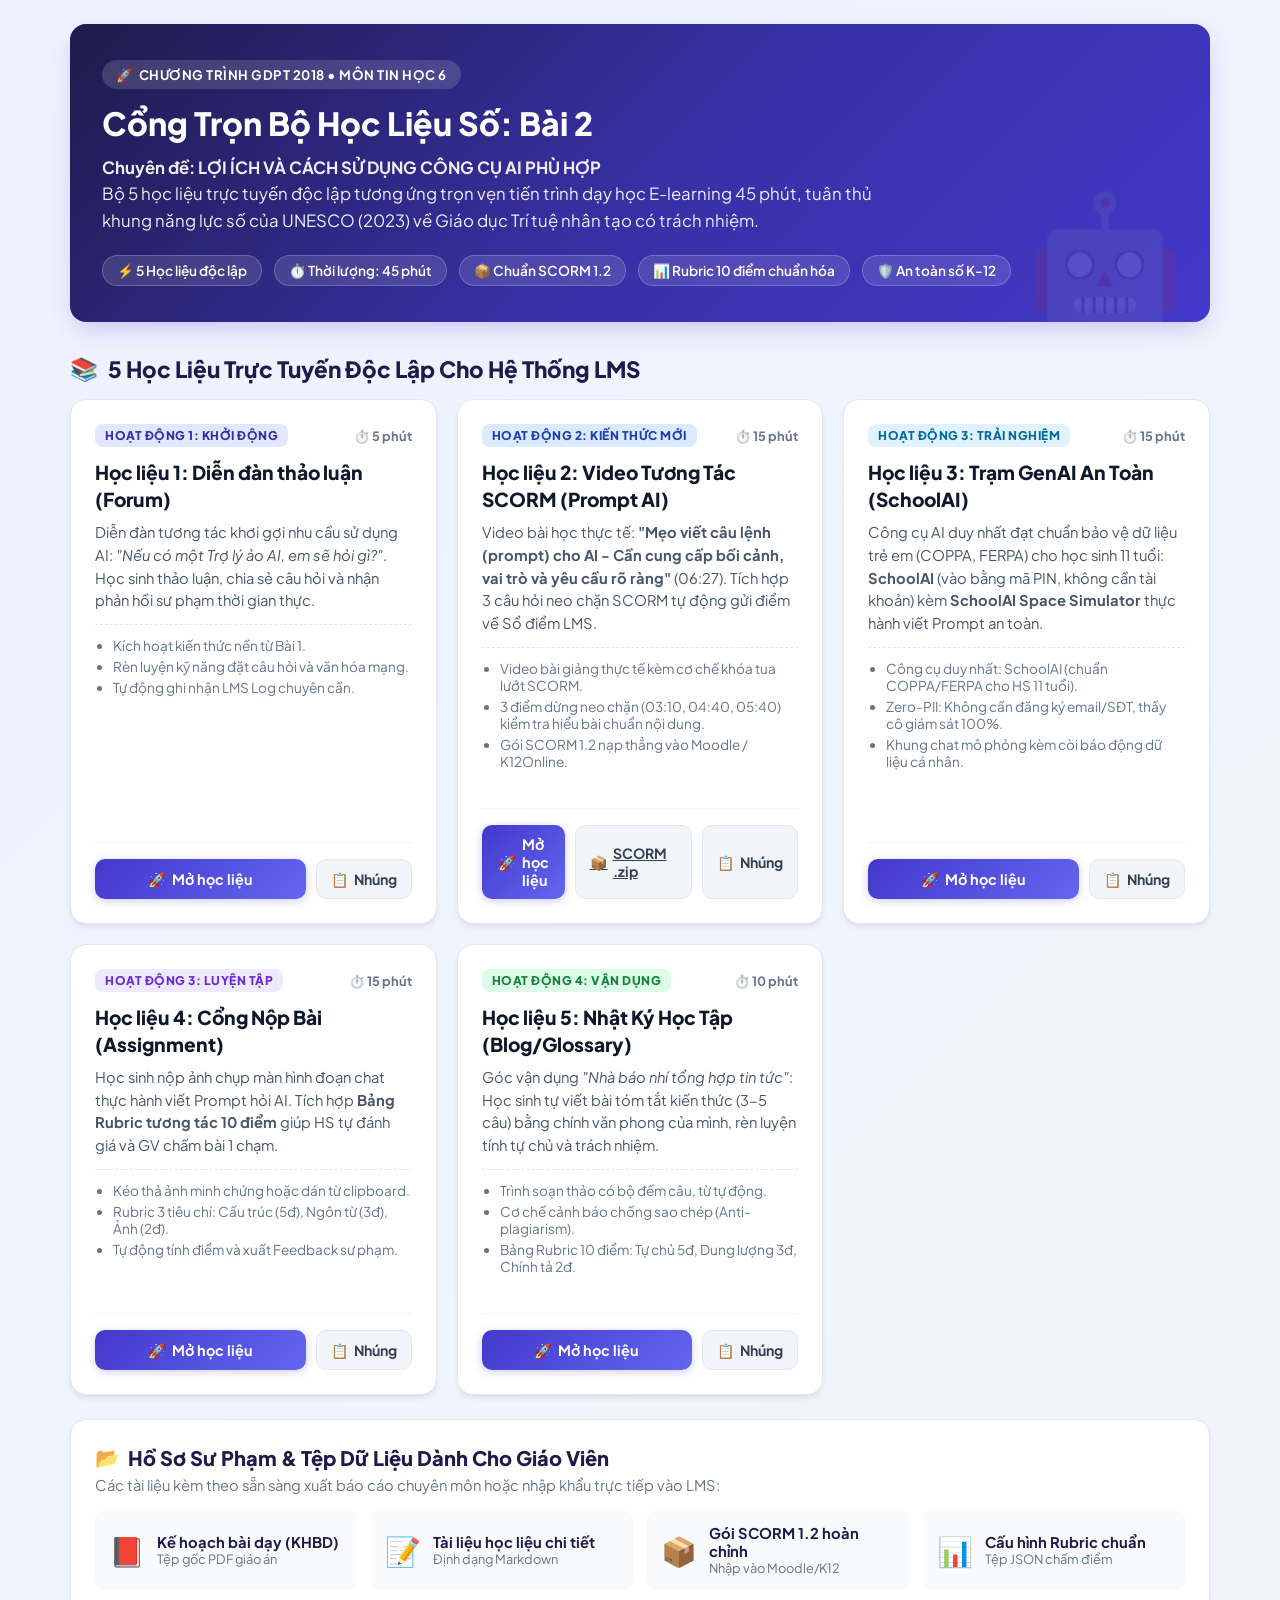
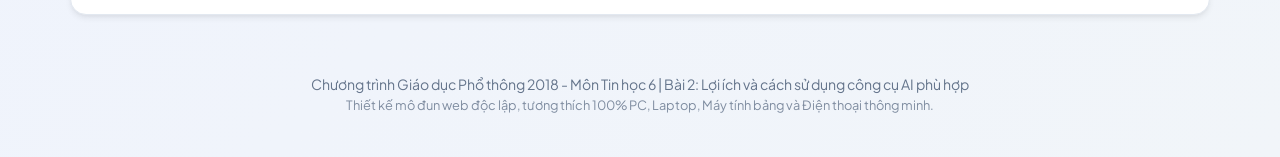
==== index.html @ a913df1d "feat(hoc-lieu-3): select SchoolAI as the sole safe AI tool for 11yo students with strict policy comp" ====
<!DOCTYPE html>
<html lang="vi">

<head>
  <meta charset="UTF-8">
  <meta name="viewport" content="width=device-width, initial-scale=1.0">
  <title>Cổng Trọn Bộ Học Liệu Tin Học 6: Bài 2 (E-Learning LMS)</title>
  <link rel="preconnect" href="https://fonts.googleapis.com">
  <link rel="preconnect" href="https://fonts.gstatic.com" crossorigin>
  <link href="https://fonts.googleapis.com/css2?family=Plus+Jakarta+Sans:wght@400;500;600;700;800;900&display=swap"
    rel="stylesheet">
  <style>
    :root {
      --primary: #4338ca;
      --primary-light: #6366f1;
      --primary-dark: #312e81;
      --accent: #0ea5e9;
      --bg: #f8fafc;
      --card: #ffffff;
      --text: #0f172a;
      --text-muted: #64748b;
      --radius: 16px;
      --shadow: 0 4px 6px -1px rgba(0, 0, 0, 0.07), 0 2px 4px -2px rgba(0, 0, 0, 0.05);
      --shadow-lg: 0 10px 25px -5px rgba(67, 56, 202, 0.25);
    }

    * {
      box-sizing: border-box;
      margin: 0;
      padding: 0;
      font-family: 'Plus Jakarta Sans', sans-serif;
      -webkit-tap-highlight-color: transparent;
    }

    body {
      background: linear-gradient(135deg, #eef2ff 0%, #f1f5f9 100%);
      color: var(--text);
      padding: 24px 16px;
      min-height: 100vh;
    }

    .container {
      max-width: 1140px;
      margin: 0 auto;
    }

    /* Header */
    header {
      background: linear-gradient(135deg, #1e1b4b 0%, #3730a3 50%, #4338ca 100%);
      color: white;
      padding: 36px 32px;
      border-radius: var(--radius);
      box-shadow: var(--shadow-lg);
      margin-bottom: 28px;
      position: relative;
      overflow: hidden;
    }

    header::after {
      content: "🤖";
      position: absolute;
      right: 25px;
      bottom: -15px;
      font-size: 8rem;
      opacity: 0.12;
      pointer-events: none;
    }

    .tag {
      display: inline-flex;
      align-items: center;
      gap: 6px;
      background: rgba(255, 255, 255, 0.15);
      backdrop-filter: blur(4px);
      padding: 6px 14px;
      border-radius: 20px;
      font-size: 0.82rem;
      font-weight: 700;
      letter-spacing: 0.5px;
      text-transform: uppercase;
      margin-bottom: 14px;
    }

    h1 {
      font-size: 2rem;
      font-weight: 800;
      margin-bottom: 10px;
      line-height: 1.3;
    }

    .subtitle {
      font-size: 1.05rem;
      opacity: 0.92;
      max-width: 780px;
      line-height: 1.6;
    }

    /* Badges Bar */
    .badges-bar {
      display: flex;
      flex-wrap: wrap;
      gap: 12px;
      margin-top: 20px;
    }

    .badge-item {
      background: rgba(255, 255, 255, 0.12);
      border: 1px solid rgba(255, 255, 255, 0.2);
      padding: 6px 14px;
      border-radius: 20px;
      font-size: 0.85rem;
      font-weight: 600;
    }

    /* Section Grid */
    .section-title {
      font-size: 1.4rem;
      font-weight: 800;
      color: #1e1b4b;
      margin: 32px 0 16px;
      display: flex;
      align-items: center;
      gap: 10px;
    }

    .cards-grid {
      display: grid;
      grid-template-columns: repeat(auto-fit, minmax(320px, 1fr));
      gap: 20px;
    }

    .card {
      background: var(--card);
      border-radius: var(--radius);
      padding: 24px;
      box-shadow: var(--shadow);
      border: 1px solid #e2e8f0;
      display: flex;
      flex-direction: column;
      justify-content: space-between;
      transition: all 0.25s ease;
      position: relative;
    }

    .card:hover {
      transform: translateY(-4px);
      box-shadow: 0 12px 24px -6px rgba(0, 0, 0, 0.1);
      border-color: #cbd5e1;
    }

    .card-top {
      margin-bottom: 16px;
    }

    .card-meta {
      display: flex;
      justify-content: space-between;
      align-items: center;
      margin-bottom: 12px;
    }

    .activity-badge {
      font-size: 0.75rem;
      font-weight: 800;
      padding: 4px 10px;
      border-radius: 8px;
      text-transform: uppercase;
      letter-spacing: 0.5px;
    }

    .badge-act1 {
      background: #e0e7ff;
      color: #3730a3;
    }

    .badge-act2 {
      background: #dbeafe;
      color: #1e40af;
    }

    .badge-act3 {
      background: #e0f2fe;
      color: #0369a1;
    }

    .badge-act4 {
      background: #ede9fe;
      color: #6d28d9;
    }

    .badge-act5 {
      background: #dcfce7;
      color: #15803d;
    }

    .time-badge {
      font-size: 0.8rem;
      font-weight: 700;
      color: #64748b;
      display: flex;
      align-items: center;
      gap: 4px;
    }

    .card-title {
      font-size: 1.2rem;
      font-weight: 800;
      color: #0f172a;
      line-height: 1.4;
      margin-bottom: 8px;
    }

    .card-desc {
      font-size: 0.92rem;
      color: #475569;
      line-height: 1.55;
    }

    .objective-list {
      margin-top: 12px;
      padding-top: 12px;
      border-top: 1px dashed #e2e8f0;
      font-size: 0.85rem;
      color: #64748b;
    }

    .objective-list li {
      margin-left: 18px;
      margin-bottom: 4px;
    }

    .card-actions {
      display: flex;
      gap: 10px;
      margin-top: 18px;
      padding-top: 16px;
      border-top: 1px solid #f1f5f9;
    }

    .btn-launch {
      flex: 1;
      background: linear-gradient(135deg, var(--primary), var(--primary-light));
      color: white;
      text-decoration: none;
      padding: 10px 16px;
      border-radius: 10px;
      font-weight: 700;
      font-size: 0.9rem;
      display: inline-flex;
      align-items: center;
      justify-content: center;
      gap: 6px;
      transition: all 0.2s;
      box-shadow: 0 2px 8px rgba(67, 56, 202, 0.25);
    }

    .btn-launch:hover {
      background: var(--primary-dark);
      transform: translateY(-1px);
    }

    .btn-secondary {
      background: #f1f5f9;
      color: #334155;
      border: 1px solid #e2e8f0;
      padding: 10px 14px;
      border-radius: 10px;
      font-weight: 700;
      font-size: 0.88rem;
      cursor: pointer;
      display: inline-flex;
      align-items: center;
      gap: 5px;
      transition: all 0.2s;
    }

    .btn-secondary:hover {
      background: #e2e8f0;
      color: #0f172a;
    }

    /* Teacher Resource Card */
    .resource-card {
      background: white;
      border-radius: var(--radius);
      padding: 24px;
      box-shadow: var(--shadow);
      border: 1px solid #e2e8f0;
      margin-top: 24px;
    }

    .resource-grid {
      display: grid;
      grid-template-columns: repeat(auto-fit, minmax(220px, 1fr));
      gap: 14px;
      margin-top: 16px;
    }

    .resource-item {
      border: 1px solid var(--border);
      border-radius: 10px;
      padding: 14px;
      background: #f8fafc;
      display: flex;
      align-items: center;
      gap: 12px;
      text-decoration: none;
      color: var(--text);
      transition: all 0.2s;
    }

    .resource-item:hover {
      background: #eef2ff;
      border-color: #c7d2fe;
      transform: translateY(-2px);
    }

    .resource-icon {
      font-size: 1.8rem;
    }

    .resource-name {
      font-weight: 700;
      font-size: 0.92rem;
      color: #1e1b4b;
    }

    .resource-type {
      font-size: 0.8rem;
      color: var(--text-muted);
    }

    /* Modal for Iframe Embed */
    .modal-overlay {
      display: none;
      position: fixed;
      top: 0;
      left: 0;
      width: 100%;
      height: 100%;
      background: rgba(15, 23, 42, 0.7);
      backdrop-filter: blur(4px);
      z-index: 100;
      align-items: center;
      justify-content: center;
      padding: 16px;
    }

    .modal-card {
      background: white;
      border-radius: 16px;
      max-width: 620px;
      width: 100%;
      padding: 26px;
      box-shadow: var(--shadow-lg);
    }

    .modal-header {
      display: flex;
      justify-content: space-between;
      align-items: center;
      margin-bottom: 14px;
    }

    .modal-title {
      font-size: 1.2rem;
      font-weight: 800;
      color: #1e1b4b;
    }

    .btn-close {
      background: none;
      border: none;
      font-size: 1.4rem;
      cursor: pointer;
      color: var(--text-muted);
    }

    .code-box {
      background: #0f172a;
      color: #f8fafc;
      padding: 14px;
      border-radius: 8px;
      font-family: monospace;
      font-size: 0.88rem;
      word-break: break-all;
      margin: 14px 0;
    }

    /* Footer */
    footer {
      text-align: center;
      margin-top: 40px;
      padding: 20px 0;
      color: var(--text-muted);
      font-size: 0.88rem;
    }
  </style>
</head>

<body>

  <div class="container">
    <!-- Header -->
    <header>
      <div class="tag">
        <span>🚀</span> CHƯƠNG TRÌNH GDPT 2018 • MÔN TIN HỌC 6
      </div>
      <h1>Cổng Trọn Bộ Học Liệu Số: Bài 2</h1>
      <p class="subtitle">
        <strong>Chuyên đề: LỢI ÍCH VÀ CÁCH SỬ DỤNG CÔNG CỤ AI PHÙ HỢP</strong><br>
        Bộ 5 học liệu trực tuyến độc lập tương ứng trọn vẹn tiến trình dạy học E-learning 45 phút,
        tuân thủ khung năng lực số của UNESCO (2023) về Giáo dục Trí tuệ nhân tạo có trách nhiệm.
      </p>

      <div class="badges-bar">
        <div class="badge-item">⚡ 5 Học liệu độc lập</div>
        <div class="badge-item">⏱️ Thời lượng: 45 phút</div>
        <div class="badge-item">📦 Chuẩn SCORM 1.2</div>
        <div class="badge-item">📊 Rubric 10 điểm chuẩn hóa</div>
        <div class="badge-item">🛡️ An toàn số K-12</div>
      </div>
    </header>

    <!-- 5 Independent Learning Materials -->
    <div class="section-title">
      <span>📚</span> 5 Học Liệu Trực Tuyến Độc Lập Cho Hệ Thống LMS
    </div>

    <div class="cards-grid">
      <!-- Card 1 -->
      <div class="card">
        <div class="card-top">
          <div class="card-meta">
            <span class="activity-badge badge-act1">Hoạt động 1: Khởi động</span>
            <span class="time-badge">⏱️ 5 phút</span>
          </div>
          <div class="card-title">Học liệu 1: Diễn đàn thảo luận (Forum)</div>
          <p class="card-desc">
            Diễn đàn tương tác khơi gợi nhu cầu sử dụng AI: <em>"Nếu có một Trợ lý ảo AI, em sẽ hỏi gì?"</em>. Học sinh
            thảo luận, chia sẻ câu hỏi và nhận phản hồi sư phạm thời gian thực.
          </p>
          <ul class="objective-list">
            <li>Kích hoạt kiến thức nền từ Bài 1.</li>
            <li>Rèn luyện kỹ năng đặt câu hỏi và văn hóa mạng.</li>
            <li>Tự động ghi nhận LMS Log chuyên cần.</li>
          </ul>
        </div>
        <div class="card-actions">
          <a href="hoc_lieu_1_dien_dan_khoi_dong.html" class="btn-launch" target="_blank">
            <span>🚀</span> Mở học liệu
          </a>
          <button class="btn-secondary" onclick="openEmbedModal('hoc_lieu_1_dien_dan_khoi_dong.html')">
            <span>📋</span> Nhúng
          </button>
        </div>
      </div>

      <!-- Card 2 -->
      <div class="card">
        <div class="card-top">
          <div class="card-meta">
            <span class="activity-badge badge-act2">Hoạt động 2: Kiến thức mới</span>
            <span class="time-badge">⏱️ 15 phút</span>
          </div>
          <div class="card-title">Học liệu 2: Video Tương Tác SCORM (Prompt AI)</div>
          <p class="card-desc">
            Video bài học thực tế: <strong>"Mẹo viết câu lệnh (prompt) cho AI - Cần cung cấp bối cảnh, vai trò và yêu
              cầu rõ ràng"</strong> (06:27). Tích hợp 3 câu hỏi neo chặn SCORM tự động gửi điểm về Sổ điểm LMS.
          </p>
          <ul class="objective-list">
            <li>Video bài giảng thực tế kèm cơ chế khóa tua lướt SCORM.</li>
            <li>3 điểm dừng neo chặn (03:10, 04:40, 05:40) kiểm tra hiểu bài chuẩn nội dung.</li>
            <li>Gói SCORM 1.2 nạp thẳng vào Moodle / K12Online.</li>
          </ul>
        </div>
        <div class="card-actions">
          <a href="hoc_lieu_2_video_infographic_tuong_tac.html" class="btn-launch" target="_blank">
            <span>🚀</span> Mở học liệu
          </a>
          <a href="SCORM_KyThuatVietPrompt_TinHoc6.zip" class="btn-secondary" title="Tải gói SCORM">
            <span>📦</span> SCORM .zip
          </a>
          <button class="btn-secondary" onclick="openEmbedModal('hoc_lieu_2_video_infographic_tuong_tac.html')">
            <span>📋</span> Nhúng
          </button>
        </div>
      </div>

      <!-- Card 3 -->
      <div class="card">
        <div class="card-top">
          <div class="card-meta">
            <span class="activity-badge badge-act3">Hoạt động 3: Trải nghiệm</span>
            <span class="time-badge">⏱️ 15 phút</span>
          </div>
          <div class="card-title">Học liệu 3: Trạm GenAI An Toàn (SchoolAI)</div>
          <p class="card-desc">
            Công cụ AI duy nhất đạt chuẩn bảo vệ dữ liệu trẻ em (COPPA, FERPA) cho học sinh 11 tuổi: <strong>SchoolAI</strong> (vào bằng mã PIN, không cần tài khoản) kèm <strong>SchoolAI Space Simulator</strong> thực hành viết Prompt an toàn.
          </p>
          <ul class="objective-list">
            <li>Công cụ duy nhất: SchoolAI (chuẩn COPPA/FERPA cho HS 11 tuổi).</li>
            <li>Zero-PII: Không cần đăng ký email/SĐT, thầy cô giám sát 100%.</li>
            <li>Khung chat mô phỏng kèm còi báo động dữ liệu cá nhân.</li>
          </ul>
        </div>
        <div class="card-actions">
          <a href="hoc_lieu_3_cong_cu_genai_an_toan.html" class="btn-launch" target="_blank">
            <span>🚀</span> Mở học liệu
          </a>
          <button class="btn-secondary" onclick="openEmbedModal('hoc_lieu_3_cong_cu_genai_an_toan.html')">
            <span>📋</span> Nhúng
          </button>
        </div>
      </div>

      <!-- Card 4 -->
      <div class="card">
        <div class="card-top">
          <div class="card-meta">
            <span class="activity-badge badge-act4">Hoạt động 3: Luyện tập</span>
            <span class="time-badge">⏱️ 15 phút</span>
          </div>
          <div class="card-title">Học liệu 4: Cổng Nộp Bài (Assignment)</div>
          <p class="card-desc">
            Học sinh nộp ảnh chụp màn hình đoạn chat thực hành viết Prompt hỏi AI. Tích hợp <strong>Bảng Rubric tương
              tác 10 điểm</strong> giúp HS tự đánh giá và GV chấm bài 1 chạm.
          </p>
          <ul class="objective-list">
            <li>Kéo thả ảnh minh chứng hoặc dán từ clipboard.</li>
            <li>Rubric 3 tiêu chí: Cấu trúc (5đ), Ngôn từ (3đ), Ảnh (2đ).</li>
            <li>Tự động tính điểm và xuất Feedback sư phạm.</li>
          </ul>
        </div>
        <div class="card-actions">
          <a href="hoc_lieu_4_nop_bai_assignment_rubric.html" class="btn-launch" target="_blank">
            <span>🚀</span> Mở học liệu
          </a>
          <button class="btn-secondary" onclick="openEmbedModal('hoc_lieu_4_nop_bai_assignment_rubric.html')">
            <span>📋</span> Nhúng
          </button>
        </div>
      </div>

      <!-- Card 5 -->
      <div class="card">
        <div class="card-top">
          <div class="card-meta">
            <span class="activity-badge badge-act5">Hoạt động 4: Vận dụng</span>
            <span class="time-badge">⏱️ 10 phút</span>
          </div>
          <div class="card-title">Học liệu 5: Nhật Ký Học Tập (Blog/Glossary)</div>
          <p class="card-desc">
            Góc vận dụng <em>"Nhà báo nhí tổng hợp tin tức"</em>: Học sinh tự viết bài tóm tắt kiến thức (3-5 câu) bằng
            chính văn phong của mình, rèn luyện tính tự chủ và trách nhiệm.
          </p>
          <ul class="objective-list">
            <li>Trình soạn thảo có bộ đếm câu, từ tự động.</li>
            <li>Cơ chế cảnh báo chống sao chép (Anti-plagiarism).</li>
            <li>Bảng Rubric 10 điểm: Tự chủ 5đ, Dung lượng 3đ, Chính tả 2đ.</li>
          </ul>
        </div>
        <div class="card-actions">
          <a href="hoc_lieu_5_blog_nhat_ky_glossary_rubric.html" class="btn-launch" target="_blank">
            <span>🚀</span> Mở học liệu
          </a>
          <button class="btn-secondary" onclick="openEmbedModal('hoc_lieu_5_blog_nhat_ky_glossary_rubric.html')">
            <span>📋</span> Nhúng
          </button>
        </div>
      </div>
    </div>

    <!-- Teacher Resource Section -->
    <div class="resource-card">
      <div style="font-weight: 800; font-size: 1.25rem; color: #1e1b4b; display: flex; align-items: center; gap: 8px;">
        <span>📂</span> Hồ Sơ Sư Phạm & Tệp Dữ Liệu Dành Cho Giáo Viên
      </div>
      <p style="font-size: 0.92rem; color: var(--text-muted); margin-top: 6px;">
        Các tài liệu kèm theo sẵn sàng xuất báo cáo chuyên môn hoặc nhập khẩu trực tiếp vào LMS:
      </p>

      <div class="resource-grid">
        <a href="KHBD%20B%C3%A0i%202.pdf" class="resource-item" target="_blank">
          <div class="resource-icon">📕</div>
          <div>
            <div class="resource-name">Kế hoạch bài dạy (KHBD)</div>
            <div class="resource-type">Tệp gốc PDF giáo án</div>
          </div>
        </a>

        <a href="Bo_Hoc_Lieu_LMS_TinHoc6_Bai2.md" class="resource-item" target="_blank">
          <div class="resource-icon">📝</div>
          <div>
            <div class="resource-name">Tài liệu học liệu chi tiết</div>
            <div class="resource-type">Định dạng Markdown</div>
          </div>
        </a>

        <a href="SCORM_KyThuatVietPrompt_TinHoc6.zip" class="resource-item">
          <div class="resource-icon">📦</div>
          <div>
            <div class="resource-name">Gói SCORM 1.2 hoàn chỉnh</div>
            <div class="resource-type">Nhập vào Moodle/K12</div>
          </div>
        </a>

        <a href="Rubric_LMS_TinHoc6.json" class="resource-item" target="_blank">
          <div class="resource-icon">📊</div>
          <div>
            <div class="resource-name">Cấu hình Rubric chuẩn</div>
            <div class="resource-type">Tệp JSON chấm điểm</div>
          </div>
        </a>
      </div>
    </div>

    <!-- Modal Embed -->
    <div class="modal-overlay" id="embedModal" onclick="closeModalOnBg(event)">
      <div class="modal-card">
        <div class="modal-header">
          <div class="modal-title">📋 Mã Nhúng Iframe Cho Hệ Thống LMS</div>
          <button class="btn-close" onclick="closeEmbedModal()">✕</button>
        </div>
        <p style="font-size: 0.92rem; color: var(--text-muted);">
          Thầy cô chỉ cần sao chép đoạn mã HTML bên dưới và dán vào công cụ soạn thảo của Moodle, Canvas, K12Online hoặc
          Google Sites:
        </p>
        <div class="code-box" id="iframeCode"></div>
        <div style="text-align: right;">
          <button class="btn-launch" style="padding: 8px 18px;" onclick="copyEmbedCode()">
            <span>📄</span> Sao chép mã nhúng
          </button>
        </div>
      </div>
    </div>

    <!-- Footer -->
    <footer>
      <p>Chương trình Giáo dục Phổ thông 2018 - Môn Tin học 6 | Bài 2: Lợi ích và cách sử dụng công cụ AI phù hợp</p>
      <p style="margin-top: 4px; font-size: 0.8rem; opacity: 0.8;">Thiết kế mô đun web độc lập, tương thích 100% PC,
        Laptop, Máy tính bảng và Điện thoại thông minh.</p>
    </footer>
  </div>

  <script>
    function openEmbedModal(fileName) {
      const code = `<iframe src="${fileName}" width="100%" height="750" frameborder="0" allowfullscreen style="border-radius: 12px; box-shadow: 0 4px 12px rgba(0,0,0,0.1);"></iframe>`;
      document.getElementById('iframeCode').innerText = code;
      document.getElementById('embedModal').style.display = 'flex';
    }

    function closeEmbedModal() {
      document.getElementById('embedModal').style.display = 'none';
    }

    function closeModalOnBg(e) {
      if (e.target.id === 'embedModal') {
        closeEmbedModal();
      }
    }

    function copyEmbedCode() {
      const code = document.getElementById('iframeCode').innerText;
      navigator.clipboard.writeText(code).then(function () {
        alert("✅ Đã sao chép mã nhúng Iframe vào bộ nhớ tạm! Thầy cô có thể dán vào LMS.");
      });
    }
  </script>

</body>

</html>
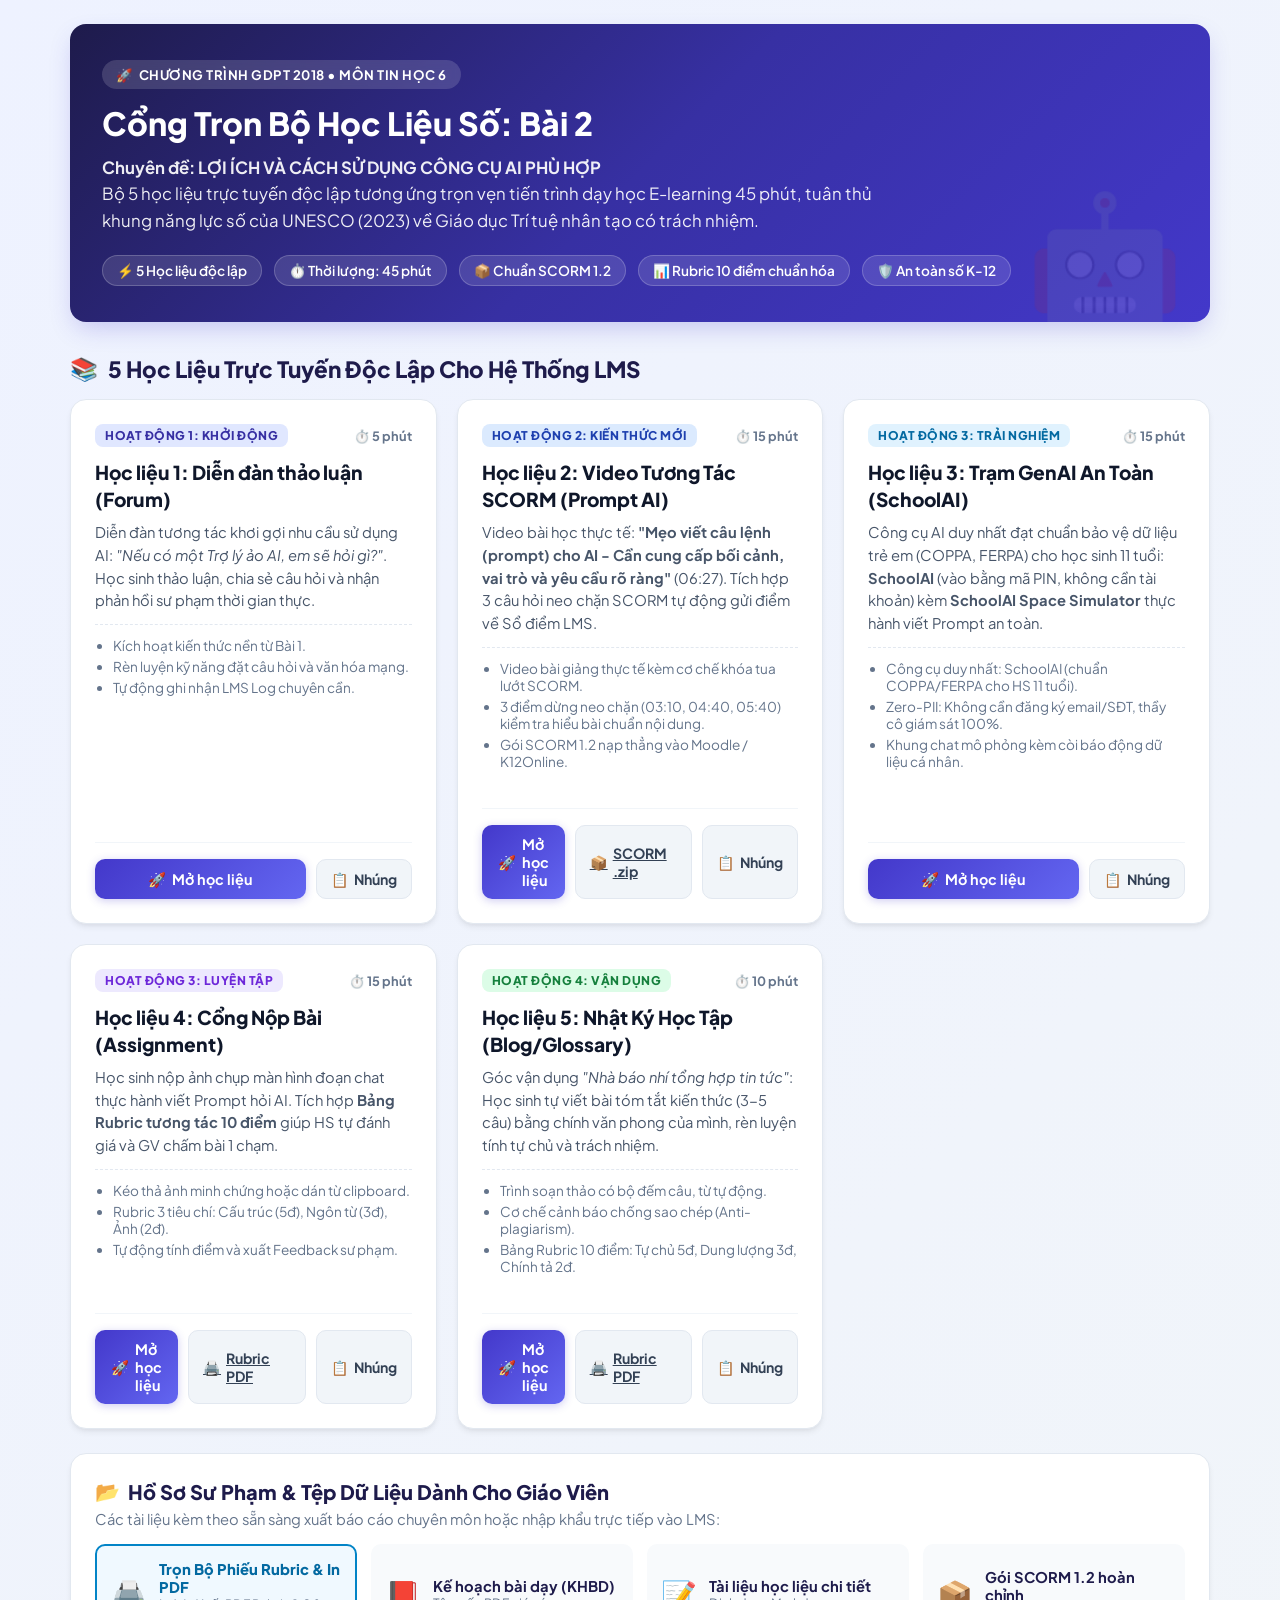
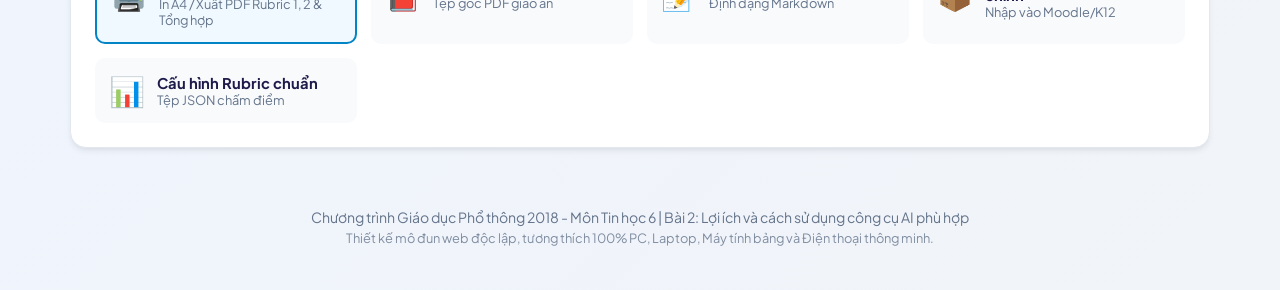
==== commit 8b4e5033: "feat: add printable A4 rubric evaluation sheets and PDF export feature" ====
--- a/index.html
+++ b/index.html
@@ -496,7 +496,9 @@
           </div>
           <div class="card-title">Học liệu 3: Trạm GenAI An Toàn (SchoolAI)</div>
           <p class="card-desc">
-            Công cụ AI duy nhất đạt chuẩn bảo vệ dữ liệu trẻ em (COPPA, FERPA) cho học sinh 11 tuổi: <strong>SchoolAI</strong> (vào bằng mã PIN, không cần tài khoản) kèm <strong>SchoolAI Space Simulator</strong> thực hành viết Prompt an toàn.
+            Công cụ AI duy nhất đạt chuẩn bảo vệ dữ liệu trẻ em (COPPA, FERPA) cho học sinh 11 tuổi:
+            <strong>SchoolAI</strong> (vào bằng mã PIN, không cần tài khoản) kèm <strong>SchoolAI Space
+              Simulator</strong> thực hành viết Prompt an toàn.
           </p>
           <ul class="objective-list">
             <li>Công cụ duy nhất: SchoolAI (chuẩn COPPA/FERPA cho HS 11 tuổi).</li>
@@ -536,6 +538,9 @@
           <a href="hoc_lieu_4_nop_bai_assignment_rubric.html" class="btn-launch" target="_blank">
             <span>🚀</span> Mở học liệu
           </a>
+          <a href="phieu_rubric_va_danh_gia.html" class="btn-secondary" target="_blank" title="Xem và in phiếu Rubric chuẩn A4">
+            <span>🖨️</span> Rubric PDF
+          </a>
           <button class="btn-secondary" onclick="openEmbedModal('hoc_lieu_4_nop_bai_assignment_rubric.html')">
             <span>📋</span> Nhúng
           </button>
@@ -564,6 +569,9 @@
           <a href="hoc_lieu_5_blog_nhat_ky_glossary_rubric.html" class="btn-launch" target="_blank">
             <span>🚀</span> Mở học liệu
           </a>
+          <a href="phieu_rubric_va_danh_gia.html" class="btn-secondary" target="_blank" title="Xem và in phiếu Rubric chuẩn A4">
+            <span>🖨️</span> Rubric PDF
+          </a>
           <button class="btn-secondary" onclick="openEmbedModal('hoc_lieu_5_blog_nhat_ky_glossary_rubric.html')">
             <span>📋</span> Nhúng
           </button>
@@ -581,6 +589,14 @@
       </p>
 
       <div class="resource-grid">
+        <a href="phieu_rubric_va_danh_gia.html" class="resource-item" target="_blank" style="border: 2px solid #0284c7; background: #f0f9ff;">
+          <div class="resource-icon">🖨️</div>
+          <div>
+            <div class="resource-name" style="color: #0369a1; font-weight: 800;">Trọn Bộ Phiếu Rubric & In PDF</div>
+            <div class="resource-type">In A4 / Xuất PDF Rubric 1, 2 & Tổng hợp</div>
+          </div>
+        </a>
+
         <a href="KHBD%20B%C3%A0i%202.pdf" class="resource-item" target="_blank">
           <div class="resource-icon">📕</div>
           <div>
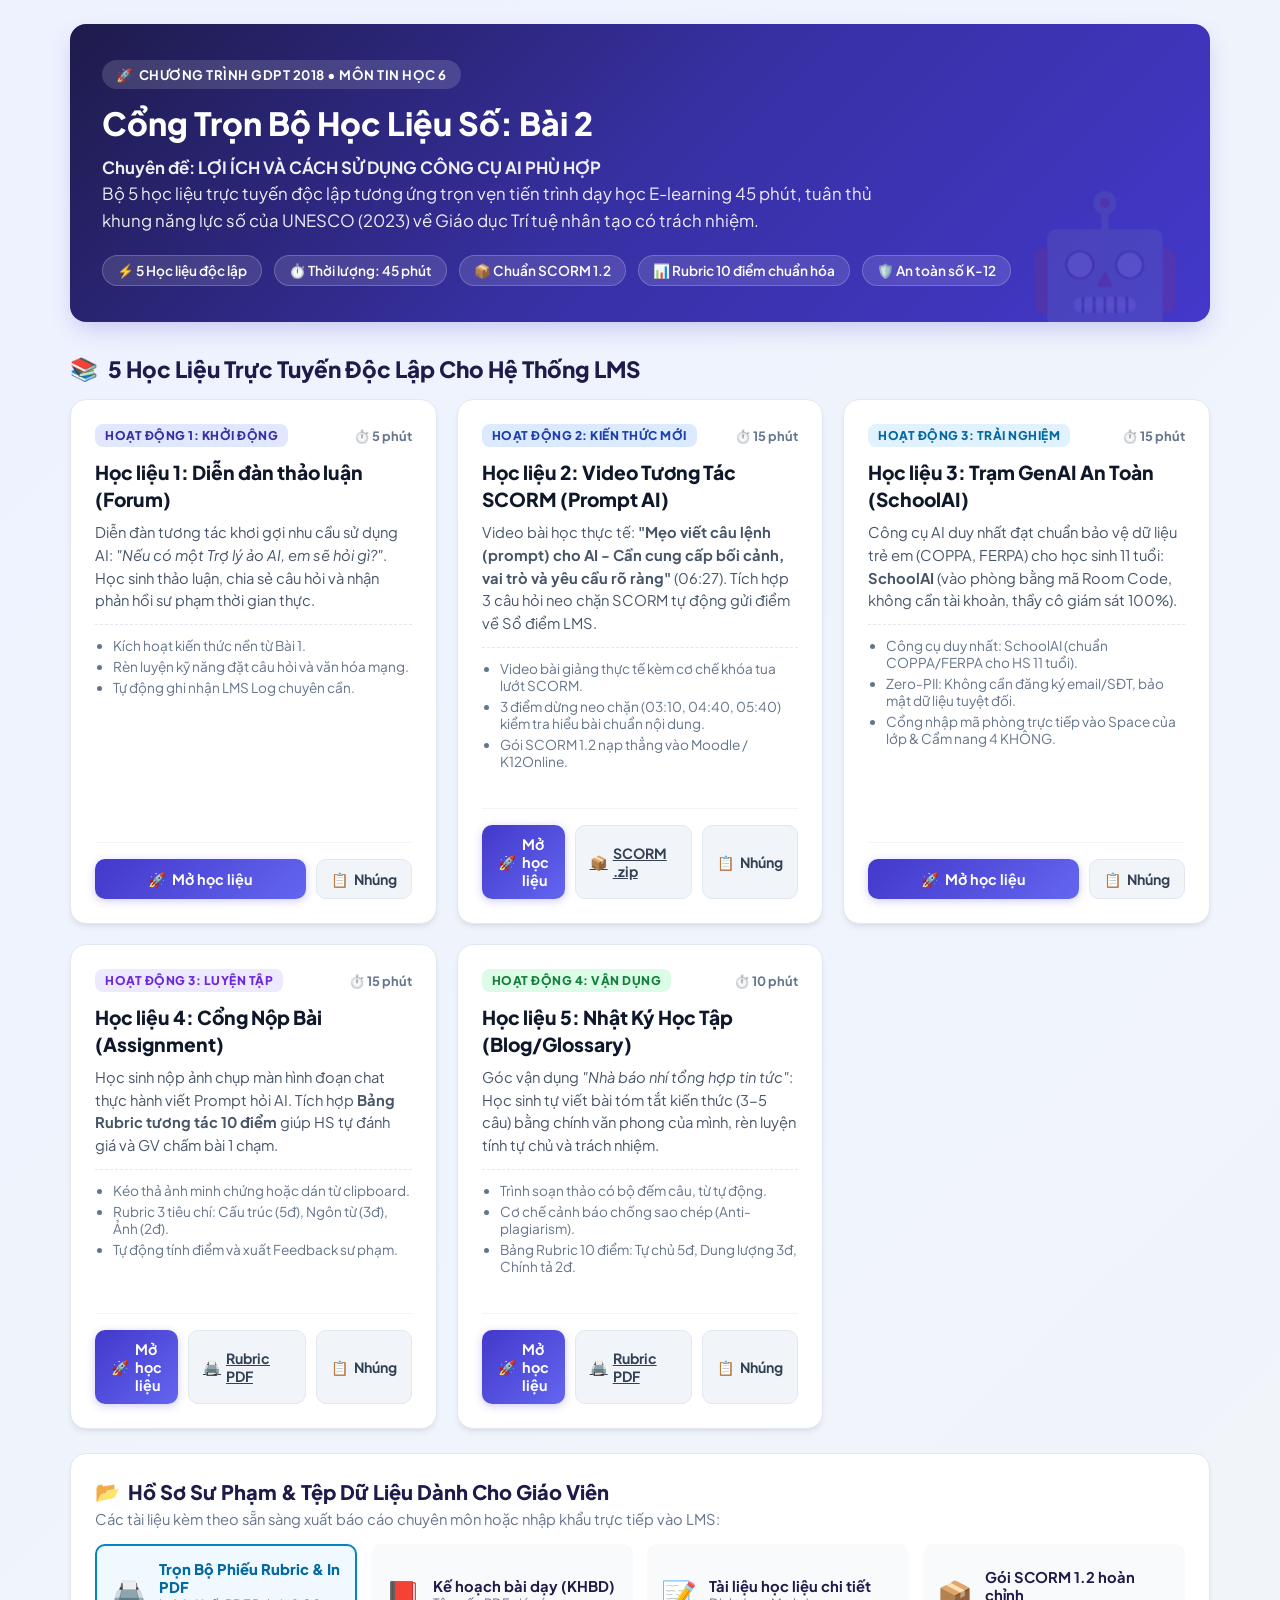
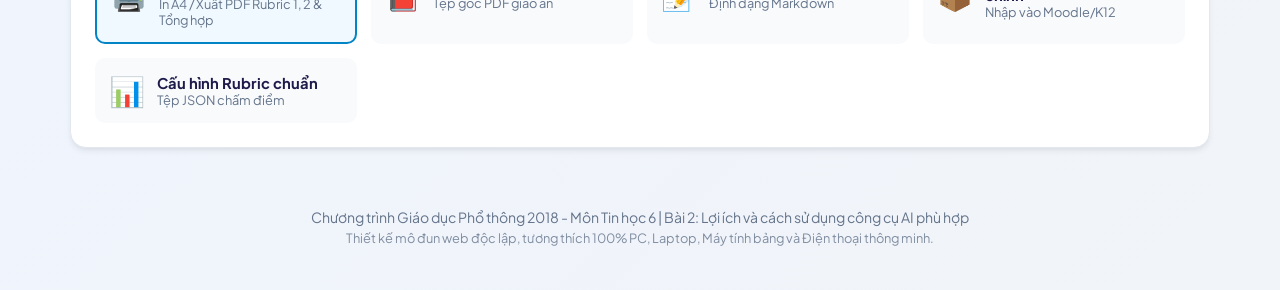
==== commit ea5b38a0: "feat: remove mock AI simulator, update hoc lieu 3 to direct SchoolAI room code portal" ====
--- a/index.html
+++ b/index.html
@@ -497,13 +497,12 @@
           <div class="card-title">Học liệu 3: Trạm GenAI An Toàn (SchoolAI)</div>
           <p class="card-desc">
             Công cụ AI duy nhất đạt chuẩn bảo vệ dữ liệu trẻ em (COPPA, FERPA) cho học sinh 11 tuổi:
-            <strong>SchoolAI</strong> (vào bằng mã PIN, không cần tài khoản) kèm <strong>SchoolAI Space
-              Simulator</strong> thực hành viết Prompt an toàn.
+            <strong>SchoolAI</strong> (vào phòng bằng mã Room Code, không cần tài khoản, thầy cô giám sát 100%).
           </p>
           <ul class="objective-list">
             <li>Công cụ duy nhất: SchoolAI (chuẩn COPPA/FERPA cho HS 11 tuổi).</li>
-            <li>Zero-PII: Không cần đăng ký email/SĐT, thầy cô giám sát 100%.</li>
-            <li>Khung chat mô phỏng kèm còi báo động dữ liệu cá nhân.</li>
+            <li>Zero-PII: Không cần đăng ký email/SĐT, bảo mật dữ liệu tuyệt đối.</li>
+            <li>Cổng nhập mã phòng trực tiếp vào Space của lớp & Cẩm nang 4 KHÔNG.</li>
           </ul>
         </div>
         <div class="card-actions">
@@ -538,7 +537,8 @@
           <a href="hoc_lieu_4_nop_bai_assignment_rubric.html" class="btn-launch" target="_blank">
             <span>🚀</span> Mở học liệu
           </a>
-          <a href="phieu_rubric_va_danh_gia.html" class="btn-secondary" target="_blank" title="Xem và in phiếu Rubric chuẩn A4">
+          <a href="phieu_rubric_va_danh_gia.html" class="btn-secondary" target="_blank"
+            title="Xem và in phiếu Rubric chuẩn A4">
             <span>🖨️</span> Rubric PDF
           </a>
           <button class="btn-secondary" onclick="openEmbedModal('hoc_lieu_4_nop_bai_assignment_rubric.html')">
@@ -569,7 +569,8 @@
           <a href="hoc_lieu_5_blog_nhat_ky_glossary_rubric.html" class="btn-launch" target="_blank">
             <span>🚀</span> Mở học liệu
           </a>
-          <a href="phieu_rubric_va_danh_gia.html" class="btn-secondary" target="_blank" title="Xem và in phiếu Rubric chuẩn A4">
+          <a href="phieu_rubric_va_danh_gia.html" class="btn-secondary" target="_blank"
+            title="Xem và in phiếu Rubric chuẩn A4">
             <span>🖨️</span> Rubric PDF
           </a>
           <button class="btn-secondary" onclick="openEmbedModal('hoc_lieu_5_blog_nhat_ky_glossary_rubric.html')">
@@ -589,7 +590,8 @@
       </p>
 
       <div class="resource-grid">
-        <a href="phieu_rubric_va_danh_gia.html" class="resource-item" target="_blank" style="border: 2px solid #0284c7; background: #f0f9ff;">
+        <a href="phieu_rubric_va_danh_gia.html" class="resource-item" target="_blank"
+          style="border: 2px solid #0284c7; background: #f0f9ff;">
           <div class="resource-icon">🖨️</div>
           <div>
             <div class="resource-name" style="color: #0369a1; font-weight: 800;">Trọn Bộ Phiếu Rubric & In PDF</div>
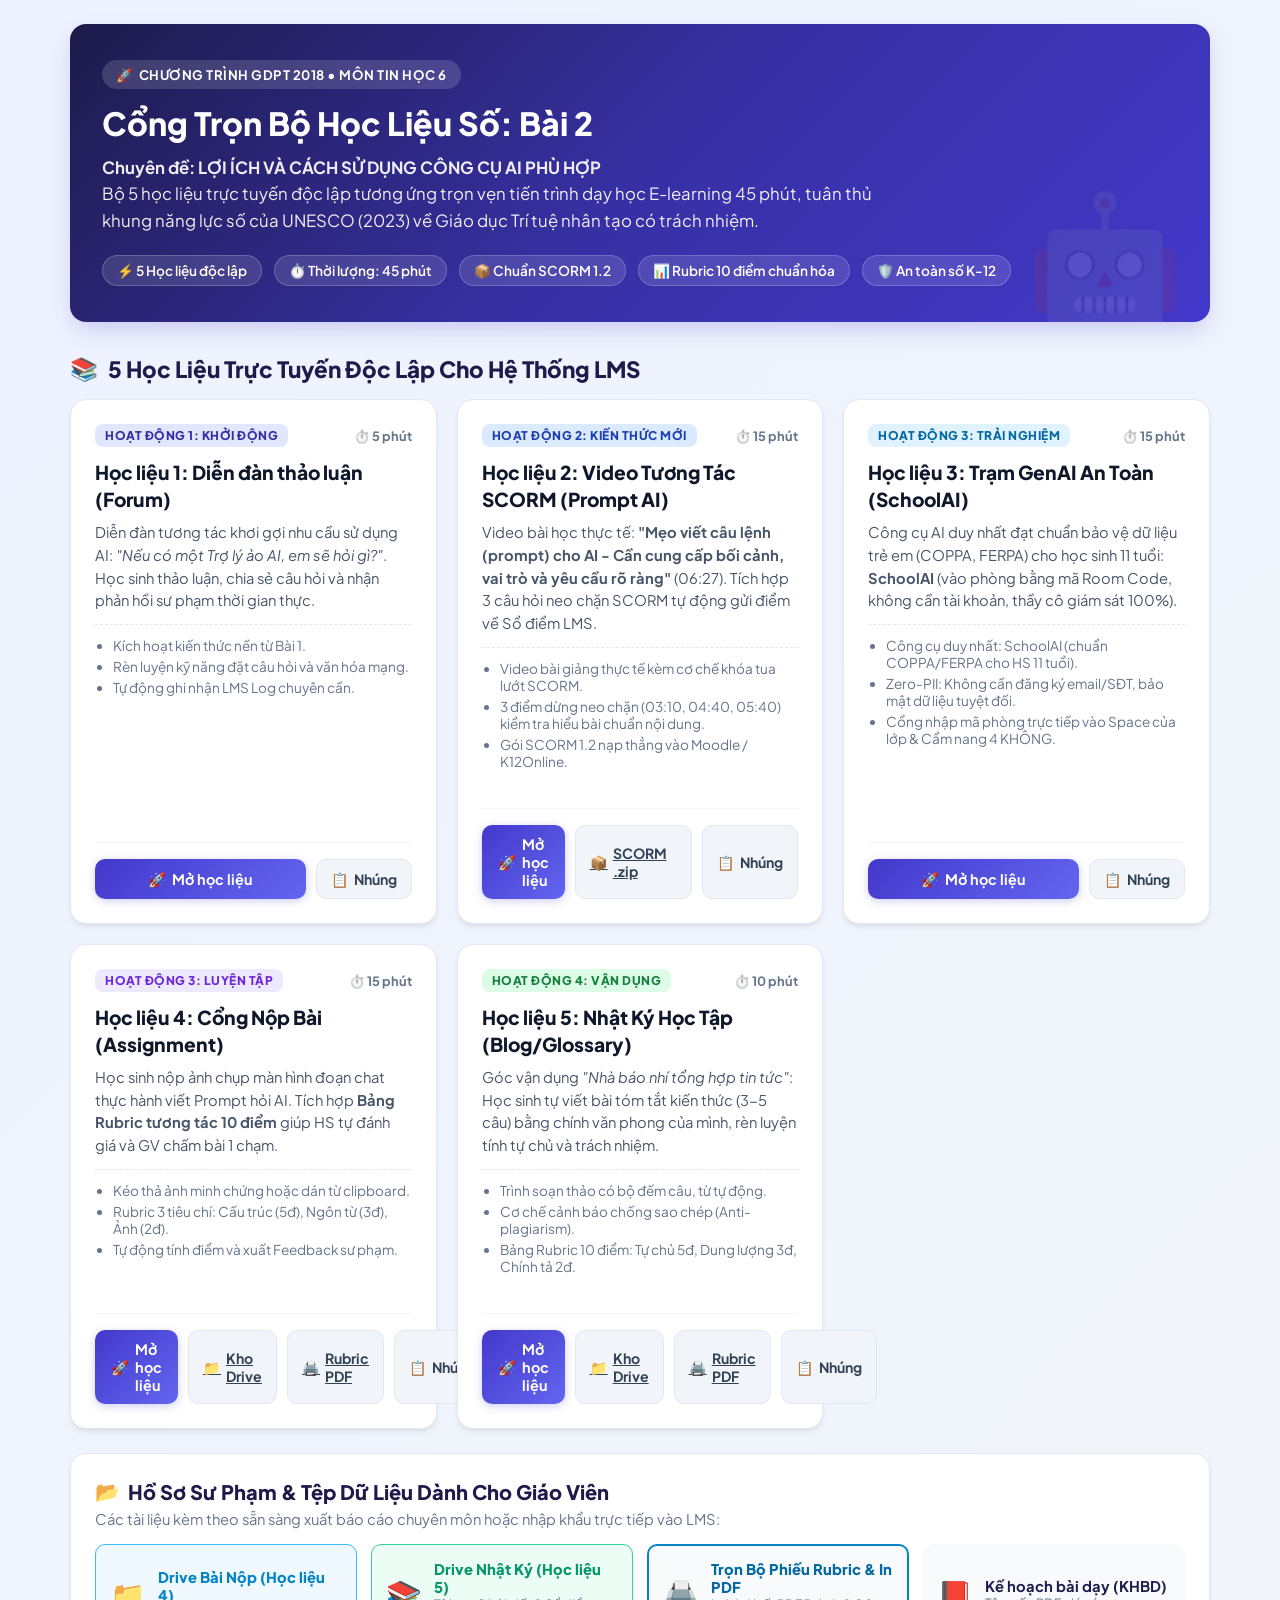
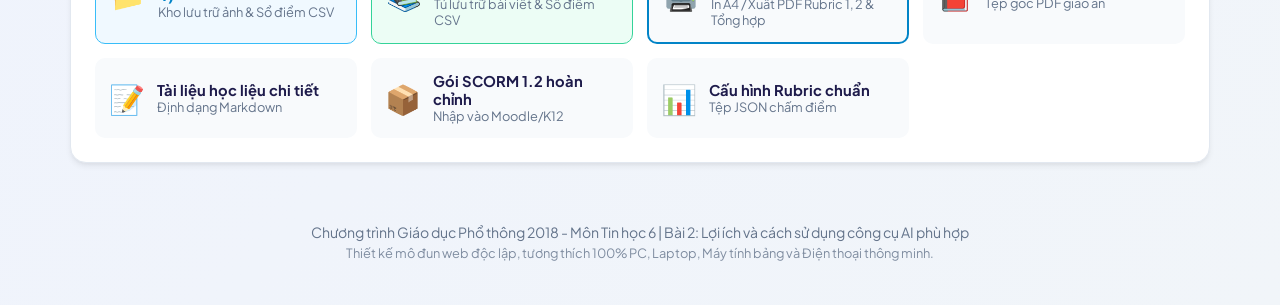
==== commit 86fd6bdb: "feat: add Google Drive-like storage dashboards for assignment submissions and learning journals" ====
--- a/index.html
+++ b/index.html
@@ -537,6 +537,10 @@
           <a href="hoc_lieu_4_nop_bai_assignment_rubric.html" class="btn-launch" target="_blank">
             <span>🚀</span> Mở học liệu
           </a>
+          <a href="kho_luu_tru_bai_nop_hoc_lieu_4.html" class="btn-secondary" target="_blank"
+            title="Xem kho lưu trữ bài nộp và ảnh minh chứng">
+            <span>📁</span> Kho Drive
+          </a>
           <a href="phieu_rubric_va_danh_gia.html" class="btn-secondary" target="_blank"
             title="Xem và in phiếu Rubric chuẩn A4">
             <span>🖨️</span> Rubric PDF
@@ -569,6 +573,10 @@
           <a href="hoc_lieu_5_blog_nhat_ky_glossary_rubric.html" class="btn-launch" target="_blank">
             <span>🚀</span> Mở học liệu
           </a>
+          <a href="kho_luu_tru_nhat_ky_hoc_lieu_5.html" class="btn-secondary" target="_blank"
+            title="Xem kho lưu trữ bài viết nhật ký học tập">
+            <span>📁</span> Kho Drive
+          </a>
           <a href="phieu_rubric_va_danh_gia.html" class="btn-secondary" target="_blank"
             title="Xem và in phiếu Rubric chuẩn A4">
             <span>🖨️</span> Rubric PDF
@@ -590,8 +598,26 @@
       </p>
 
       <div class="resource-grid">
+        <a href="kho_luu_tru_bai_nop_hoc_lieu_4.html" class="resource-item" target="_blank"
+          style="border: 1.5px solid #38bdf8; background: #f0f9ff;">
+          <div class="resource-icon">📁</div>
+          <div>
+            <div class="resource-name" style="color: #0284c7; font-weight: 800;">Drive Bài Nộp (Học liệu 4)</div>
+            <div class="resource-type">Kho lưu trữ ảnh & Sổ điểm CSV</div>
+          </div>
+        </a>
+
+        <a href="kho_luu_tru_nhat_ky_hoc_lieu_5.html" class="resource-item" target="_blank"
+          style="border: 1.5px solid #34d399; background: #ecfdf5;">
+          <div class="resource-icon">📚</div>
+          <div>
+            <div class="resource-name" style="color: #059669; font-weight: 800;">Drive Nhật Ký (Học liệu 5)</div>
+            <div class="resource-type">Tủ lưu trữ bài viết & Sổ điểm CSV</div>
+          </div>
+        </a>
+
         <a href="phieu_rubric_va_danh_gia.html" class="resource-item" target="_blank"
-          style="border: 2px solid #0284c7; background: #f0f9ff;">
+          style="border: 2px solid #0284c7; background: #f8fafc;">
           <div class="resource-icon">🖨️</div>
           <div>
             <div class="resource-name" style="color: #0369a1; font-weight: 800;">Trọn Bộ Phiếu Rubric & In PDF</div>
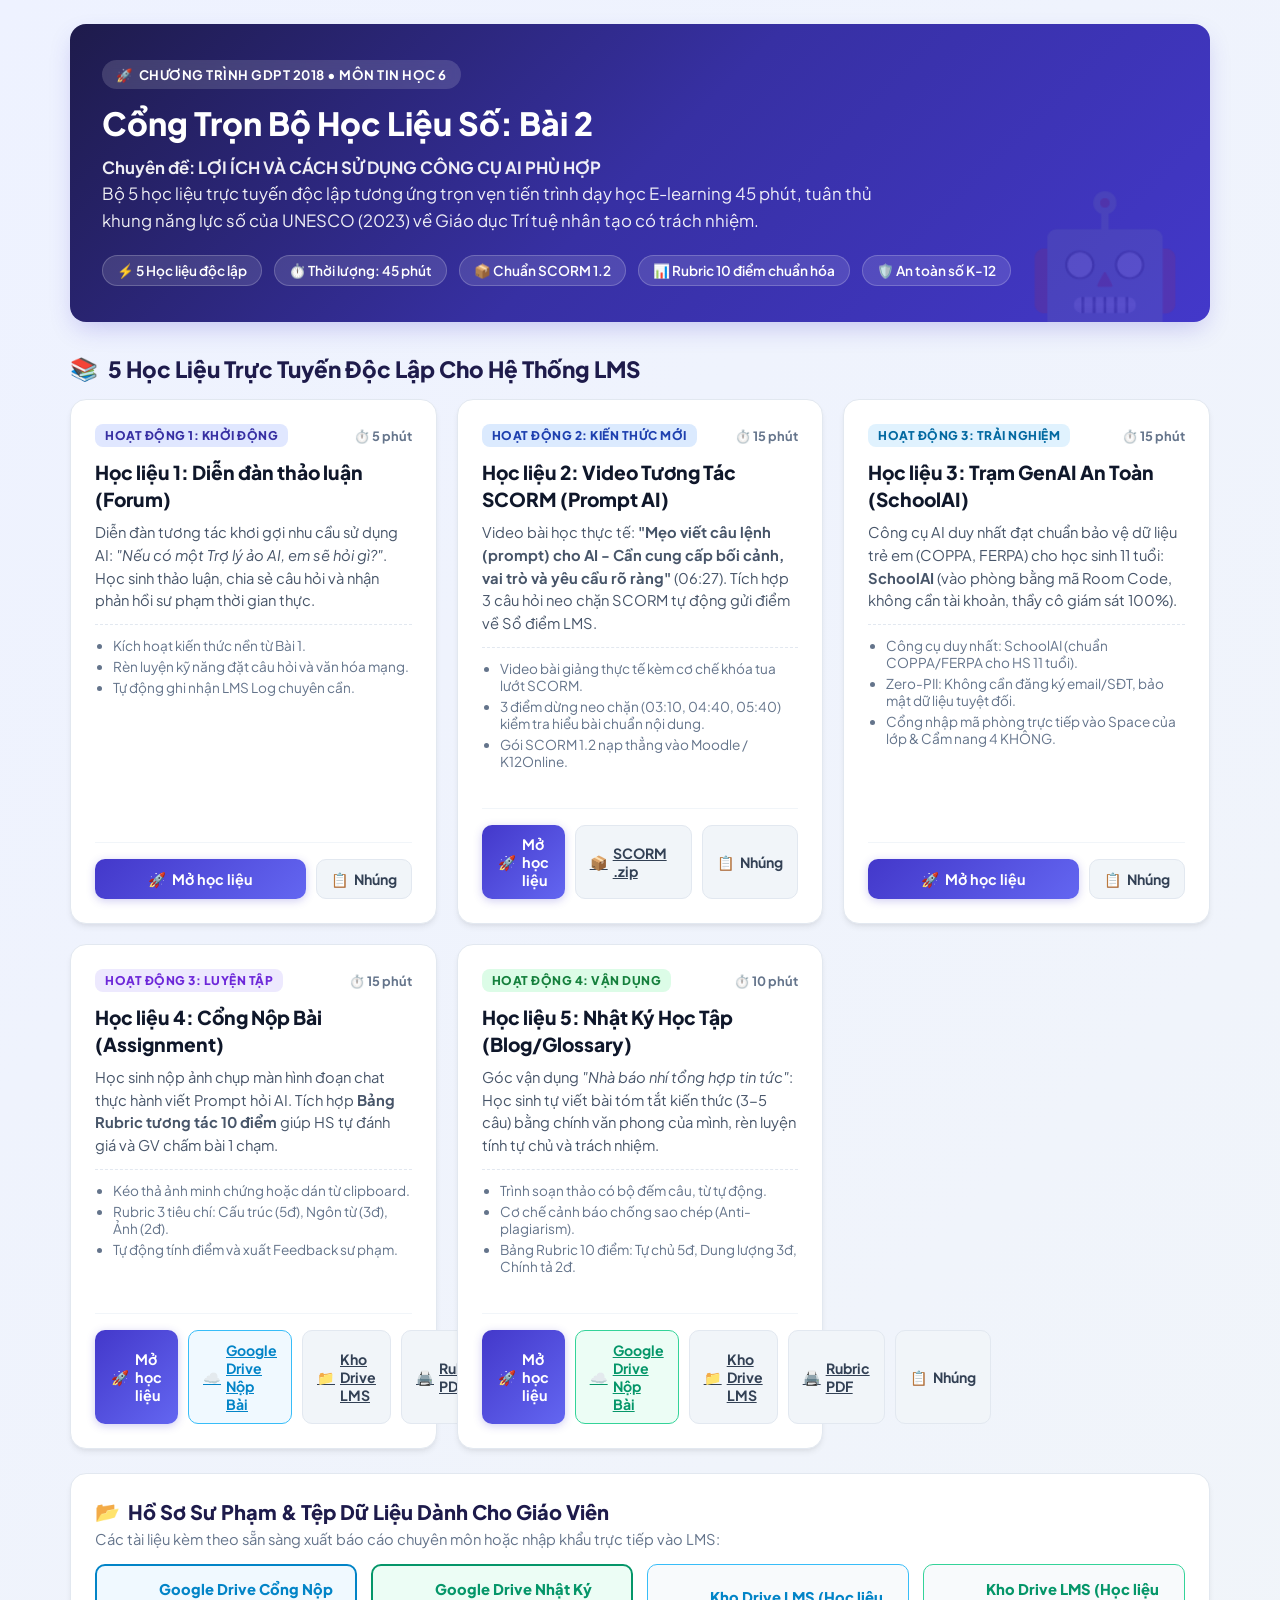
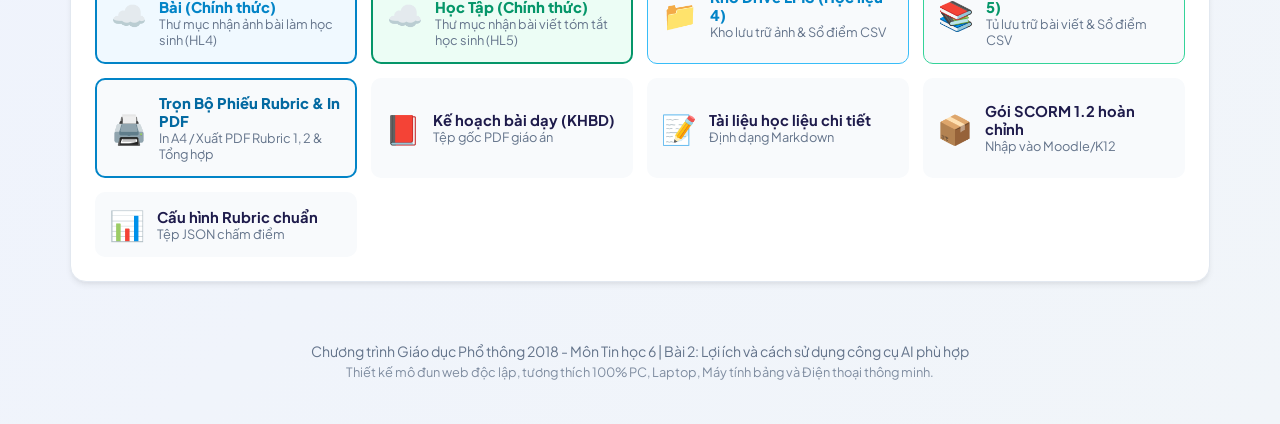
==== commit 45983750: "feat: integrate official Google Drive folders for assignment and journal submissions" ====
--- a/index.html
+++ b/index.html
@@ -537,9 +537,13 @@
           <a href="hoc_lieu_4_nop_bai_assignment_rubric.html" class="btn-launch" target="_blank">
             <span>🚀</span> Mở học liệu
           </a>
+          <a href="https://drive.google.com/drive/folders/1N4MIlx9gx_LnO4LPmdAuCpQcMtHokwr3?usp=sharing" class="btn-secondary" target="_blank"
+            title="Thư mục Google Drive chính thức để học sinh nộp bài" style="color: #0284c7; font-weight: 700; border-color: #38bdf8; background: #f0f9ff;">
+            <span>☁️</span> Google Drive Nộp Bài
+          </a>
           <a href="kho_luu_tru_bai_nop_hoc_lieu_4.html" class="btn-secondary" target="_blank"
-            title="Xem kho lưu trữ bài nộp và ảnh minh chứng">
-            <span>📁</span> Kho Drive
+            title="Xem kho lưu trữ bài nộp và chấm điểm Rubric">
+            <span>📁</span> Kho Drive LMS
           </a>
           <a href="phieu_rubric_va_danh_gia.html" class="btn-secondary" target="_blank"
             title="Xem và in phiếu Rubric chuẩn A4">
@@ -573,9 +577,13 @@
           <a href="hoc_lieu_5_blog_nhat_ky_glossary_rubric.html" class="btn-launch" target="_blank">
             <span>🚀</span> Mở học liệu
           </a>
+          <a href="https://drive.google.com/drive/folders/1o0Y7hb1UQcuXPTsVk3z-EUYB_Ed6e0vp?usp=sharing" class="btn-secondary" target="_blank"
+            title="Thư mục Google Drive chính thức để học sinh nộp nhật ký học tập" style="color: #059669; font-weight: 700; border-color: #34d399; background: #ecfdf5;">
+            <span>☁️</span> Google Drive Nộp Bài
+          </a>
           <a href="kho_luu_tru_nhat_ky_hoc_lieu_5.html" class="btn-secondary" target="_blank"
-            title="Xem kho lưu trữ bài viết nhật ký học tập">
-            <span>📁</span> Kho Drive
+            title="Xem kho lưu trữ bài viết nhật ký học tập và chấm điểm Rubric">
+            <span>📁</span> Kho Drive LMS
           </a>
           <a href="phieu_rubric_va_danh_gia.html" class="btn-secondary" target="_blank"
             title="Xem và in phiếu Rubric chuẩn A4">
@@ -598,20 +606,38 @@
       </p>
 
       <div class="resource-grid">
+        <a href="https://drive.google.com/drive/folders/1N4MIlx9gx_LnO4LPmdAuCpQcMtHokwr3?usp=sharing" class="resource-item" target="_blank"
+          style="border: 2px solid #0284c7; background: #f0f9ff;">
+          <div class="resource-icon">☁️</div>
+          <div>
+            <div class="resource-name" style="color: #0284c7; font-weight: 800;">Google Drive Cổng Nộp Bài (Chính thức)</div>
+            <div class="resource-type">Thư mục nhận ảnh bài làm học sinh (HL4)</div>
+          </div>
+        </a>
+
+        <a href="https://drive.google.com/drive/folders/1o0Y7hb1UQcuXPTsVk3z-EUYB_Ed6e0vp?usp=sharing" class="resource-item" target="_blank"
+          style="border: 2px solid #059669; background: #ecfdf5;">
+          <div class="resource-icon">☁️</div>
+          <div>
+            <div class="resource-name" style="color: #059669; font-weight: 800;">Google Drive Nhật Ký Học Tập (Chính thức)</div>
+            <div class="resource-type">Thư mục nhận bài viết tóm tắt học sinh (HL5)</div>
+          </div>
+        </a>
+
         <a href="kho_luu_tru_bai_nop_hoc_lieu_4.html" class="resource-item" target="_blank"
-          style="border: 1.5px solid #38bdf8; background: #f0f9ff;">
+          style="border: 1.5px solid #38bdf8; background: #f8fafc;">
           <div class="resource-icon">📁</div>
           <div>
-            <div class="resource-name" style="color: #0284c7; font-weight: 800;">Drive Bài Nộp (Học liệu 4)</div>
+            <div class="resource-name" style="color: #0284c7; font-weight: 800;">Kho Drive LMS (Học liệu 4)</div>
             <div class="resource-type">Kho lưu trữ ảnh & Sổ điểm CSV</div>
           </div>
         </a>
 
         <a href="kho_luu_tru_nhat_ky_hoc_lieu_5.html" class="resource-item" target="_blank"
-          style="border: 1.5px solid #34d399; background: #ecfdf5;">
+          style="border: 1.5px solid #34d399; background: #f8fafc;">
           <div class="resource-icon">📚</div>
           <div>
-            <div class="resource-name" style="color: #059669; font-weight: 800;">Drive Nhật Ký (Học liệu 5)</div>
+            <div class="resource-name" style="color: #059669; font-weight: 800;">Kho Drive LMS (Học liệu 5)</div>
             <div class="resource-type">Tủ lưu trữ bài viết & Sổ điểm CSV</div>
           </div>
         </a>
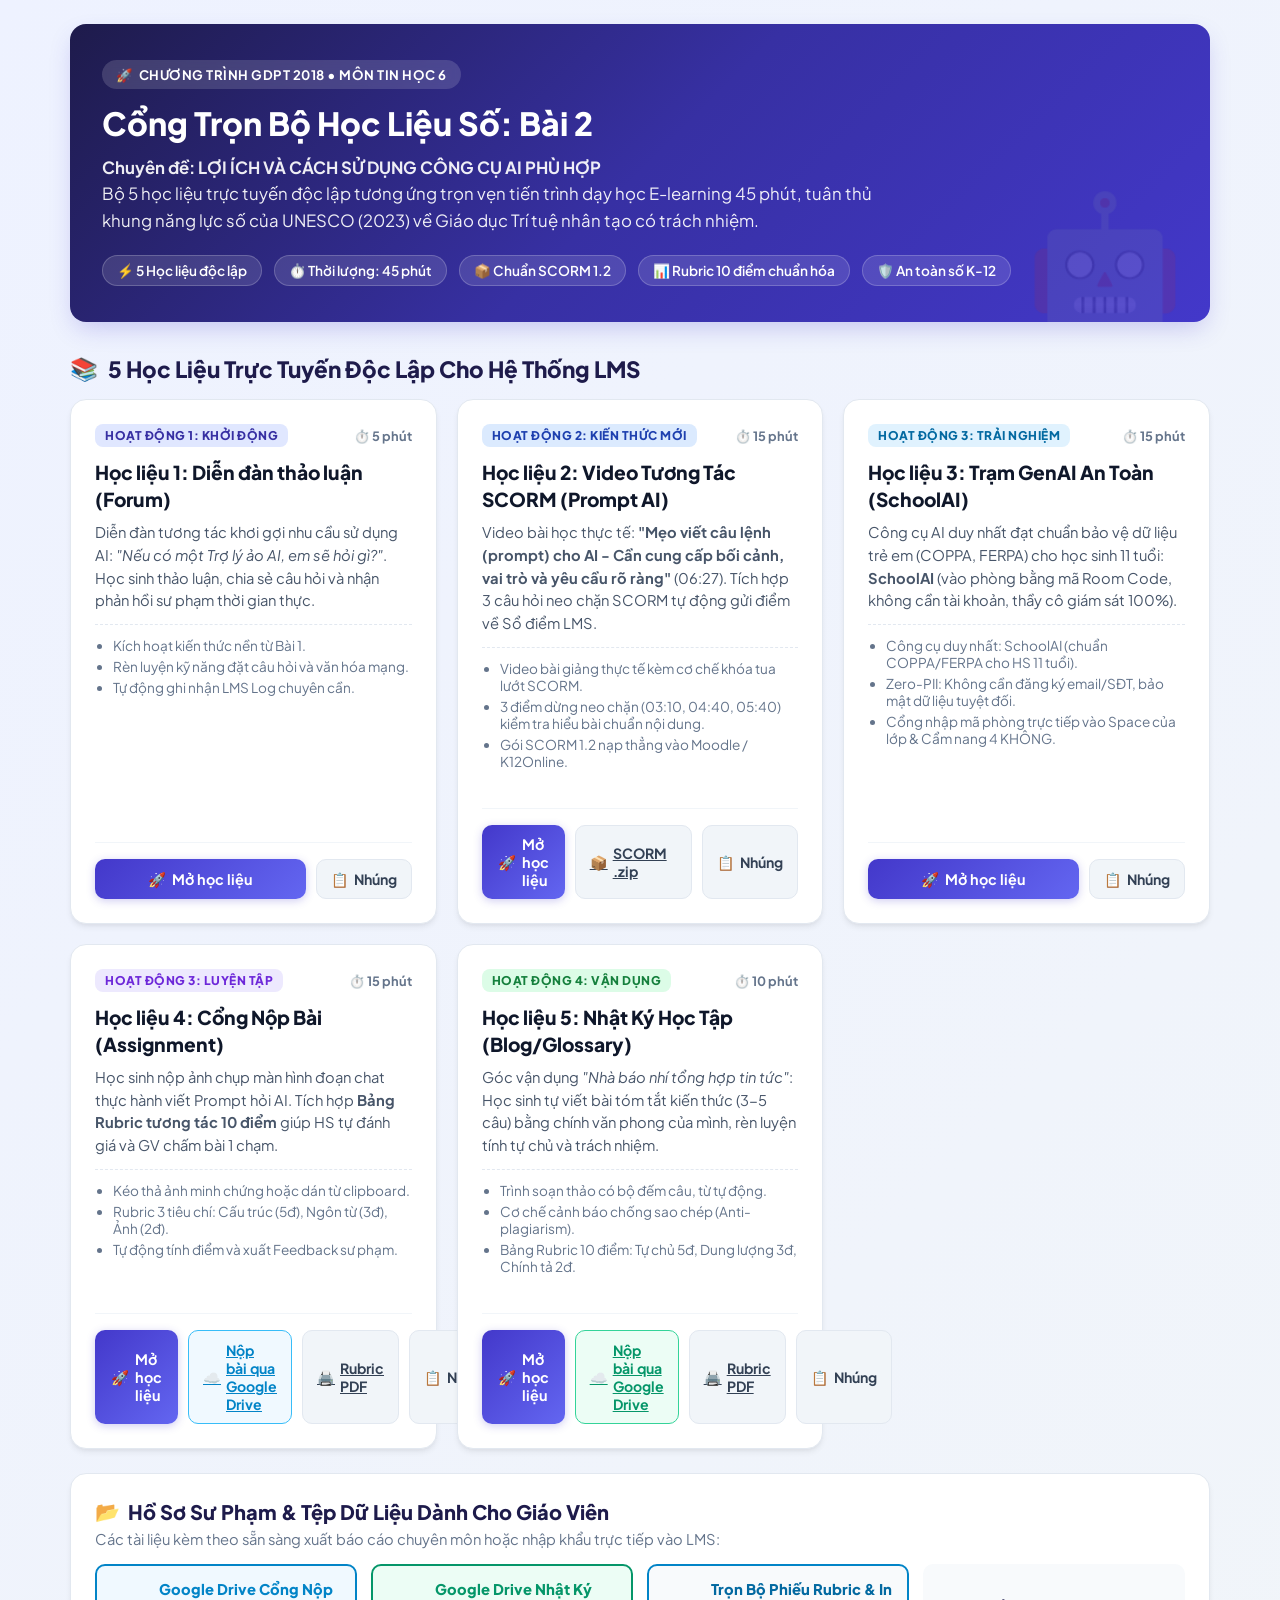
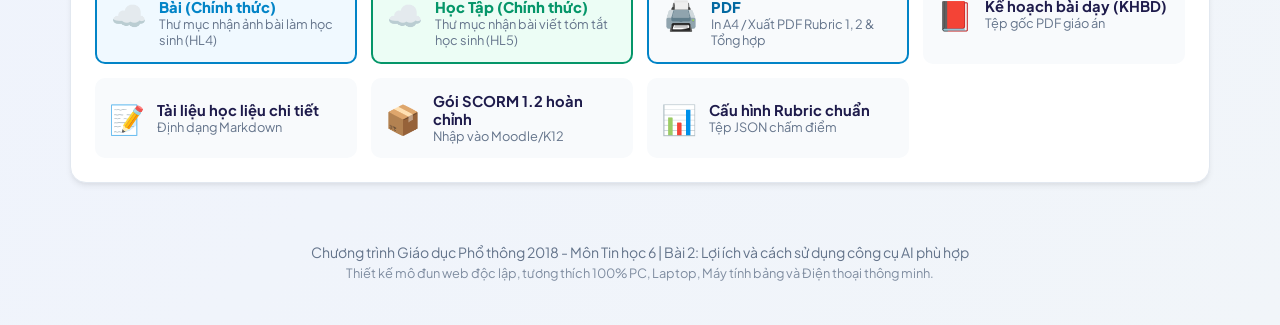
==== commit 5d171174: "refactor: keep Google Drive as sole submission destination and remove mock storage pages" ====
--- a/index.html
+++ b/index.html
@@ -537,13 +537,10 @@
           <a href="hoc_lieu_4_nop_bai_assignment_rubric.html" class="btn-launch" target="_blank">
             <span>🚀</span> Mở học liệu
           </a>
-          <a href="https://drive.google.com/drive/folders/1N4MIlx9gx_LnO4LPmdAuCpQcMtHokwr3?usp=sharing" class="btn-secondary" target="_blank"
-            title="Thư mục Google Drive chính thức để học sinh nộp bài" style="color: #0284c7; font-weight: 700; border-color: #38bdf8; background: #f0f9ff;">
-            <span>☁️</span> Google Drive Nộp Bài
-          </a>
-          <a href="kho_luu_tru_bai_nop_hoc_lieu_4.html" class="btn-secondary" target="_blank"
-            title="Xem kho lưu trữ bài nộp và chấm điểm Rubric">
-            <span>📁</span> Kho Drive LMS
+          <a href="https://drive.google.com/drive/folders/1N4MIlx9gx_LnO4LPmdAuCpQcMtHokwr3?usp=sharing"
+            class="btn-secondary" target="_blank" title="Thư mục Google Drive chính thức để học sinh nộp bài"
+            style="color: #0284c7; font-weight: 700; border-color: #38bdf8; background: #f0f9ff;">
+            <span>☁️</span> Nộp bài qua Google Drive
           </a>
           <a href="phieu_rubric_va_danh_gia.html" class="btn-secondary" target="_blank"
             title="Xem và in phiếu Rubric chuẩn A4">
@@ -577,13 +574,11 @@
           <a href="hoc_lieu_5_blog_nhat_ky_glossary_rubric.html" class="btn-launch" target="_blank">
             <span>🚀</span> Mở học liệu
           </a>
-          <a href="https://drive.google.com/drive/folders/1o0Y7hb1UQcuXPTsVk3z-EUYB_Ed6e0vp?usp=sharing" class="btn-secondary" target="_blank"
-            title="Thư mục Google Drive chính thức để học sinh nộp nhật ký học tập" style="color: #059669; font-weight: 700; border-color: #34d399; background: #ecfdf5;">
-            <span>☁️</span> Google Drive Nộp Bài
-          </a>
-          <a href="kho_luu_tru_nhat_ky_hoc_lieu_5.html" class="btn-secondary" target="_blank"
-            title="Xem kho lưu trữ bài viết nhật ký học tập và chấm điểm Rubric">
-            <span>📁</span> Kho Drive LMS
+          <a href="https://drive.google.com/drive/folders/1o0Y7hb1UQcuXPTsVk3z-EUYB_Ed6e0vp?usp=sharing"
+            class="btn-secondary" target="_blank"
+            title="Thư mục Google Drive chính thức để học sinh nộp nhật ký học tập"
+            style="color: #059669; font-weight: 700; border-color: #34d399; background: #ecfdf5;">
+            <span>☁️</span> Nộp bài qua Google Drive
           </a>
           <a href="phieu_rubric_va_danh_gia.html" class="btn-secondary" target="_blank"
             title="Xem và in phiếu Rubric chuẩn A4">
@@ -606,39 +601,23 @@
       </p>
 
       <div class="resource-grid">
-        <a href="https://drive.google.com/drive/folders/1N4MIlx9gx_LnO4LPmdAuCpQcMtHokwr3?usp=sharing" class="resource-item" target="_blank"
-          style="border: 2px solid #0284c7; background: #f0f9ff;">
+        <a href="https://drive.google.com/drive/folders/1N4MIlx9gx_LnO4LPmdAuCpQcMtHokwr3?usp=sharing"
+          class="resource-item" target="_blank" style="border: 2px solid #0284c7; background: #f0f9ff;">
           <div class="resource-icon">☁️</div>
           <div>
-            <div class="resource-name" style="color: #0284c7; font-weight: 800;">Google Drive Cổng Nộp Bài (Chính thức)</div>
+            <div class="resource-name" style="color: #0284c7; font-weight: 800;">Google Drive Cổng Nộp Bài (Chính thức)
+            </div>
             <div class="resource-type">Thư mục nhận ảnh bài làm học sinh (HL4)</div>
           </div>
         </a>
 
-        <a href="https://drive.google.com/drive/folders/1o0Y7hb1UQcuXPTsVk3z-EUYB_Ed6e0vp?usp=sharing" class="resource-item" target="_blank"
-          style="border: 2px solid #059669; background: #ecfdf5;">
+        <a href="https://drive.google.com/drive/folders/1o0Y7hb1UQcuXPTsVk3z-EUYB_Ed6e0vp?usp=sharing"
+          class="resource-item" target="_blank" style="border: 2px solid #059669; background: #ecfdf5;">
           <div class="resource-icon">☁️</div>
           <div>
-            <div class="resource-name" style="color: #059669; font-weight: 800;">Google Drive Nhật Ký Học Tập (Chính thức)</div>
+            <div class="resource-name" style="color: #059669; font-weight: 800;">Google Drive Nhật Ký Học Tập (Chính
+              thức)</div>
             <div class="resource-type">Thư mục nhận bài viết tóm tắt học sinh (HL5)</div>
-          </div>
-        </a>
-
-        <a href="kho_luu_tru_bai_nop_hoc_lieu_4.html" class="resource-item" target="_blank"
-          style="border: 1.5px solid #38bdf8; background: #f8fafc;">
-          <div class="resource-icon">📁</div>
-          <div>
-            <div class="resource-name" style="color: #0284c7; font-weight: 800;">Kho Drive LMS (Học liệu 4)</div>
-            <div class="resource-type">Kho lưu trữ ảnh & Sổ điểm CSV</div>
-          </div>
-        </a>
-
-        <a href="kho_luu_tru_nhat_ky_hoc_lieu_5.html" class="resource-item" target="_blank"
-          style="border: 1.5px solid #34d399; background: #f8fafc;">
-          <div class="resource-icon">📚</div>
-          <div>
-            <div class="resource-name" style="color: #059669; font-weight: 800;">Kho Drive LMS (Học liệu 5)</div>
-            <div class="resource-type">Tủ lưu trữ bài viết & Sổ điểm CSV</div>
           </div>
         </a>
 
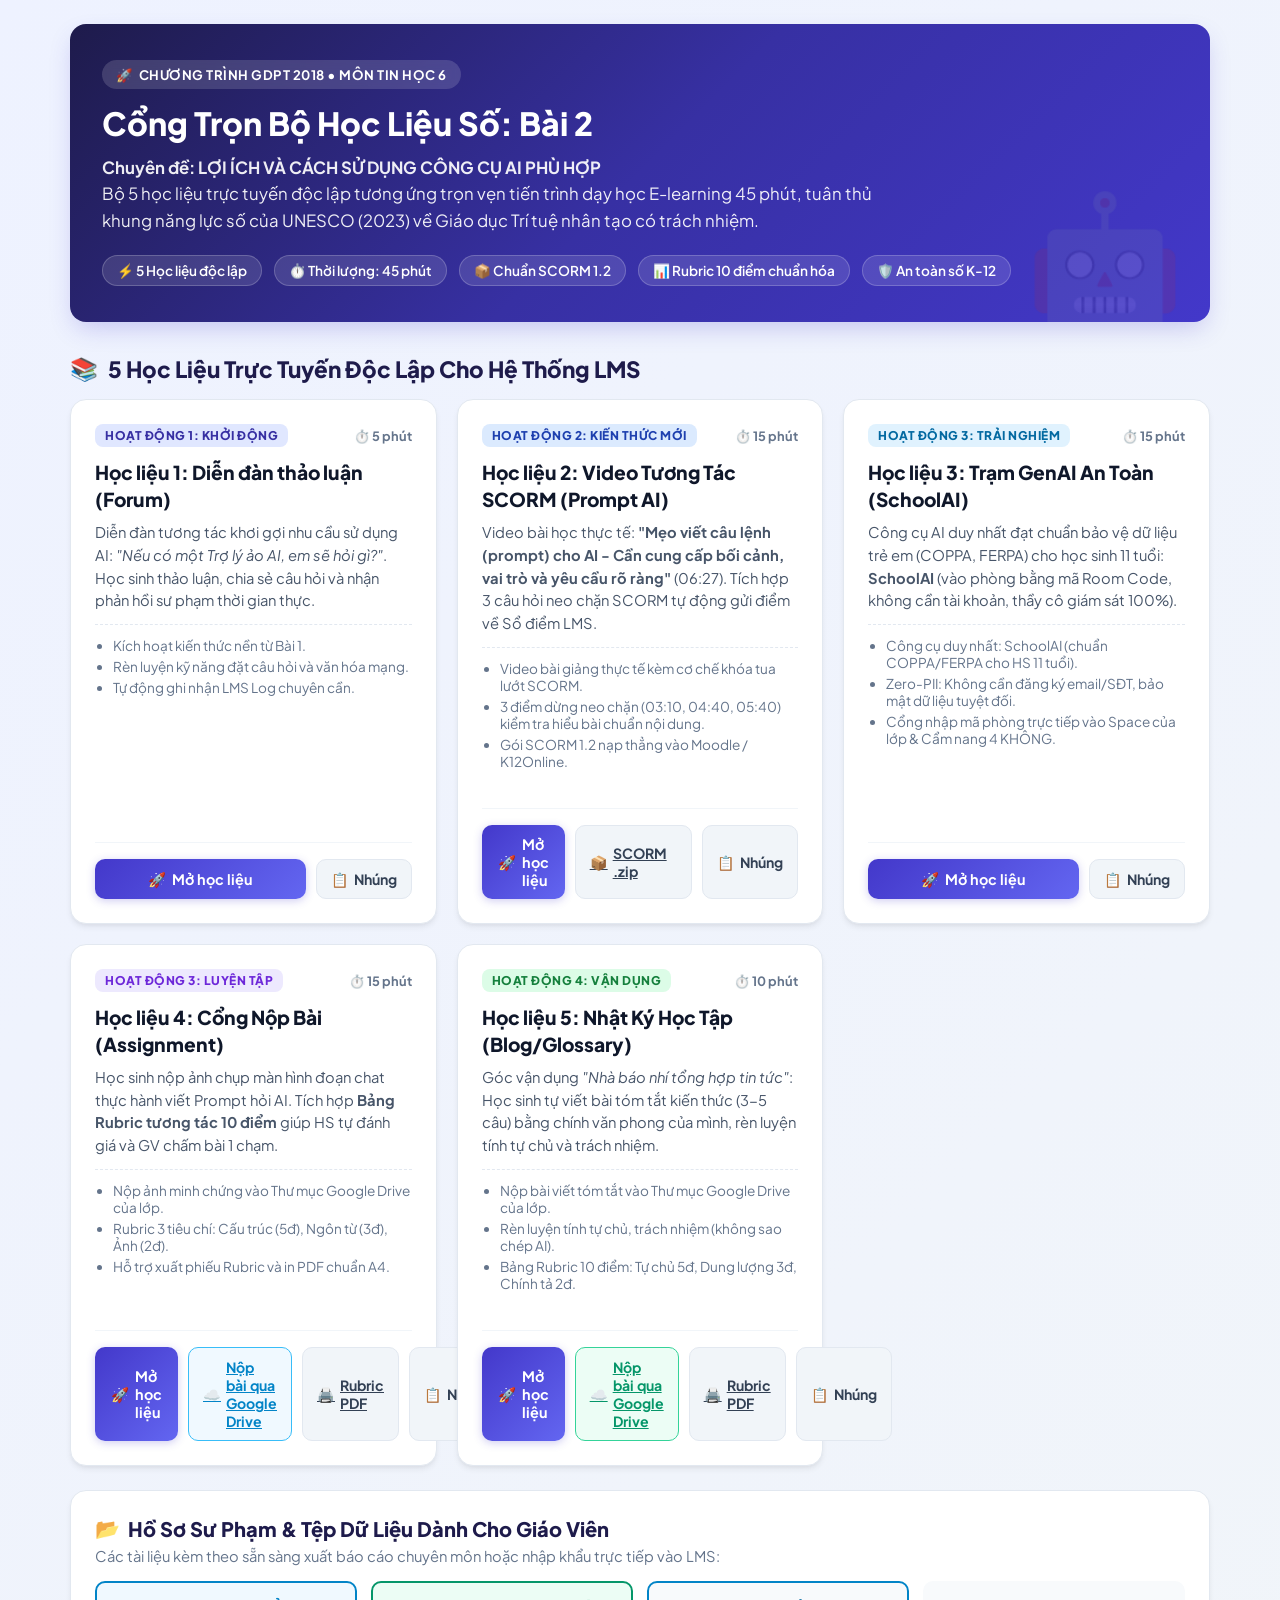
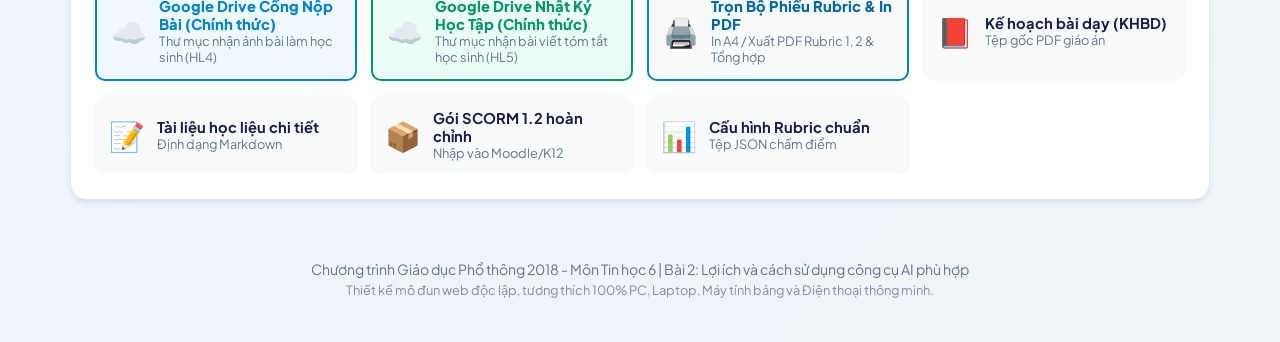
==== commit e0792aa8: "fix(ui): simplify to exactly 1 single Google Drive button and 1 submission area per activity" ====
--- a/index.html
+++ b/index.html
@@ -528,9 +528,9 @@
               tác 10 điểm</strong> giúp HS tự đánh giá và GV chấm bài 1 chạm.
           </p>
           <ul class="objective-list">
-            <li>Kéo thả ảnh minh chứng hoặc dán từ clipboard.</li>
+            <li>Nộp ảnh minh chứng vào Thư mục Google Drive của lớp.</li>
             <li>Rubric 3 tiêu chí: Cấu trúc (5đ), Ngôn từ (3đ), Ảnh (2đ).</li>
-            <li>Tự động tính điểm và xuất Feedback sư phạm.</li>
+            <li>Hỗ trợ xuất phiếu Rubric và in PDF chuẩn A4.</li>
           </ul>
         </div>
         <div class="card-actions">
@@ -565,8 +565,8 @@
             chính văn phong của mình, rèn luyện tính tự chủ và trách nhiệm.
           </p>
           <ul class="objective-list">
-            <li>Trình soạn thảo có bộ đếm câu, từ tự động.</li>
-            <li>Cơ chế cảnh báo chống sao chép (Anti-plagiarism).</li>
+            <li>Nộp bài viết tóm tắt vào Thư mục Google Drive của lớp.</li>
+            <li>Rèn luyện tính tự chủ, trách nhiệm (không sao chép AI).</li>
             <li>Bảng Rubric 10 điểm: Tự chủ 5đ, Dung lượng 3đ, Chính tả 2đ.</li>
           </ul>
         </div>
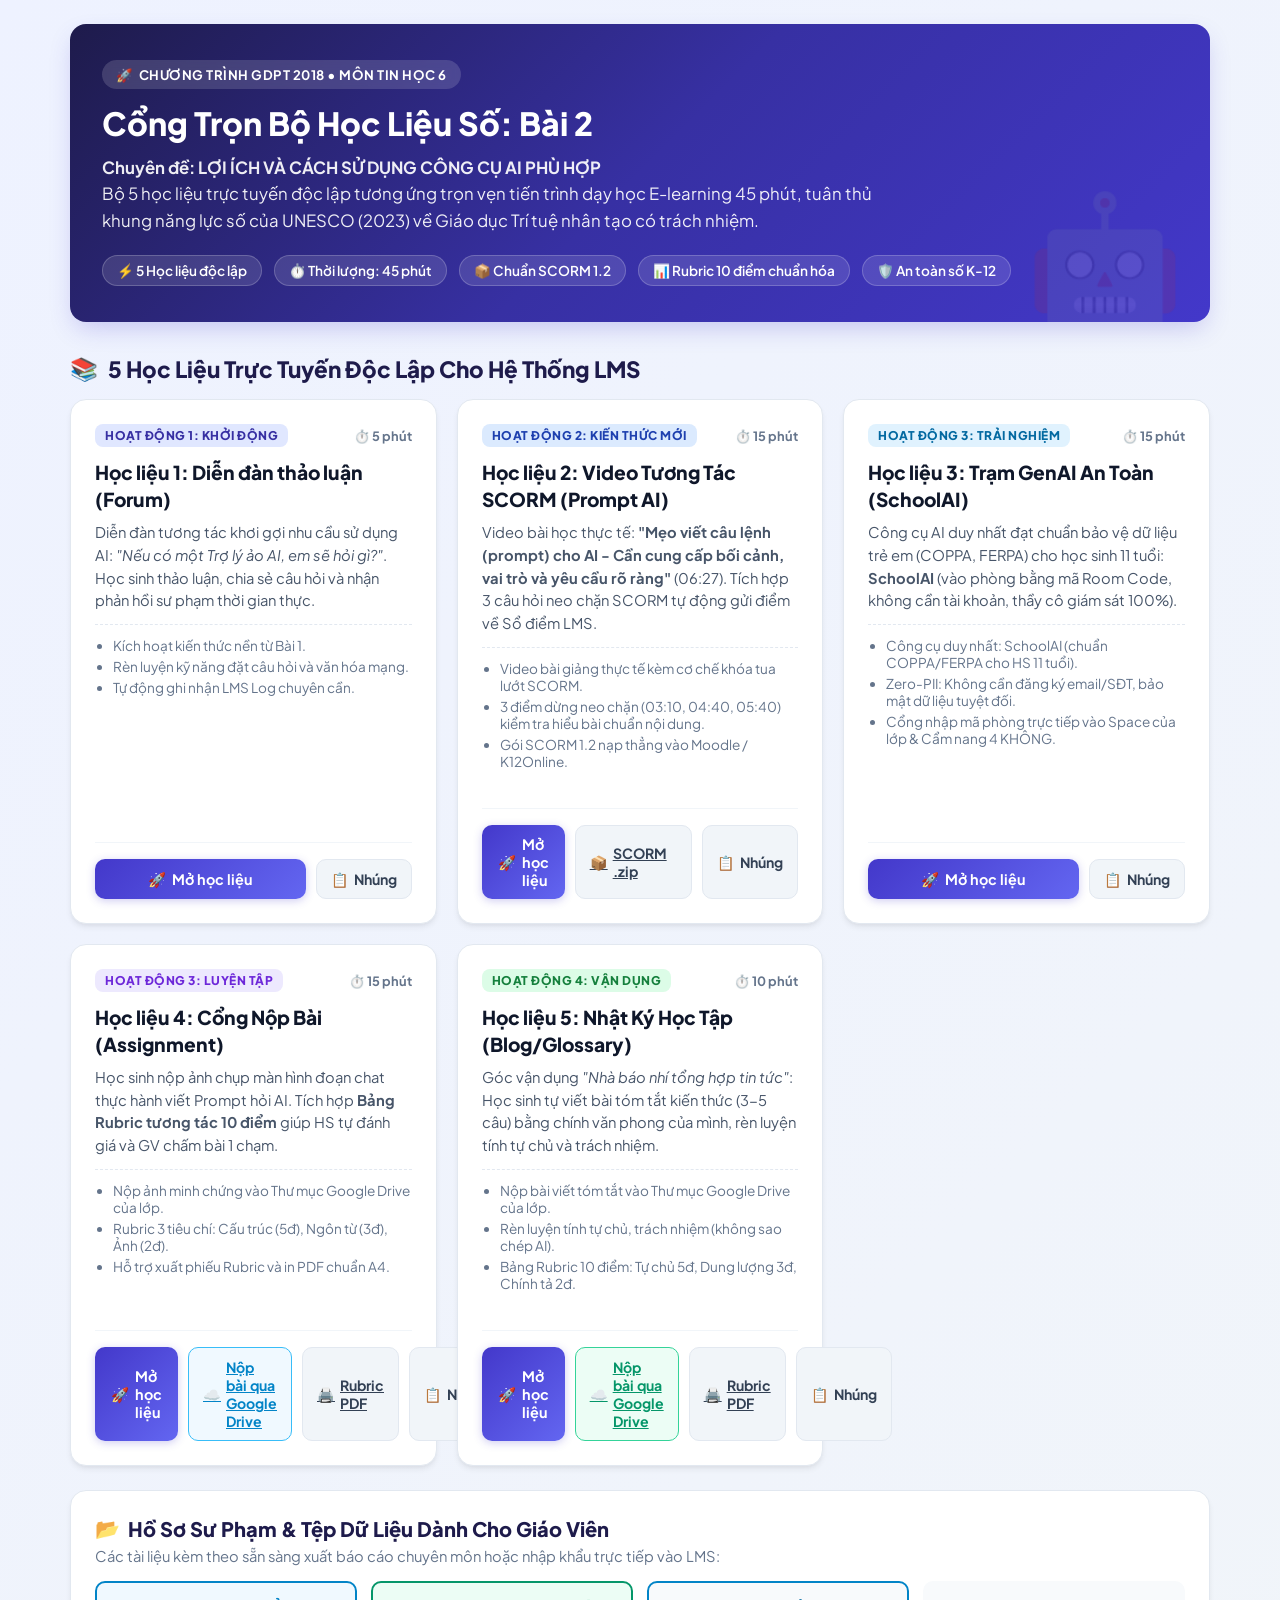
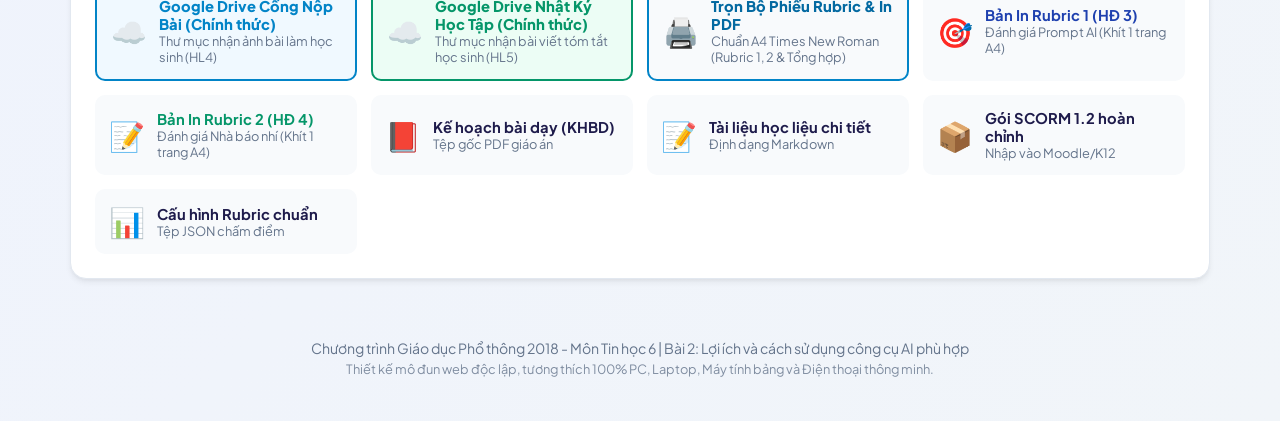
==== commit d815c497: "feat: cap nhat Bang danh muc hoc lieu so, chuan hoa Buoc 1 GV theo CV 5512 va lam lai 2 phieu Rubric" ====
--- a/index.html
+++ b/index.html
@@ -626,7 +626,23 @@
           <div class="resource-icon">🖨️</div>
           <div>
             <div class="resource-name" style="color: #0369a1; font-weight: 800;">Trọn Bộ Phiếu Rubric & In PDF</div>
-            <div class="resource-type">In A4 / Xuất PDF Rubric 1, 2 & Tổng hợp</div>
+            <div class="resource-type">Chuẩn A4 Times New Roman (Rubric 1, 2 & Tổng hợp)</div>
+          </div>
+        </a>
+
+        <a href="rubric_1_pdf_template.html" class="resource-item" target="_blank">
+          <div class="resource-icon">🎯</div>
+          <div>
+            <div class="resource-name" style="color: #1e40af; font-weight: 700;">Bản In Rubric 1 (HĐ 3)</div>
+            <div class="resource-type">Đánh giá Prompt AI (Khít 1 trang A4)</div>
+          </div>
+        </a>
+
+        <a href="rubric_2_pdf_template.html" class="resource-item" target="_blank">
+          <div class="resource-icon">📝</div>
+          <div>
+            <div class="resource-name" style="color: #059669; font-weight: 700;">Bản In Rubric 2 (HĐ 4)</div>
+            <div class="resource-type">Đánh giá Nhà báo nhí (Khít 1 trang A4)</div>
           </div>
         </a>
 
